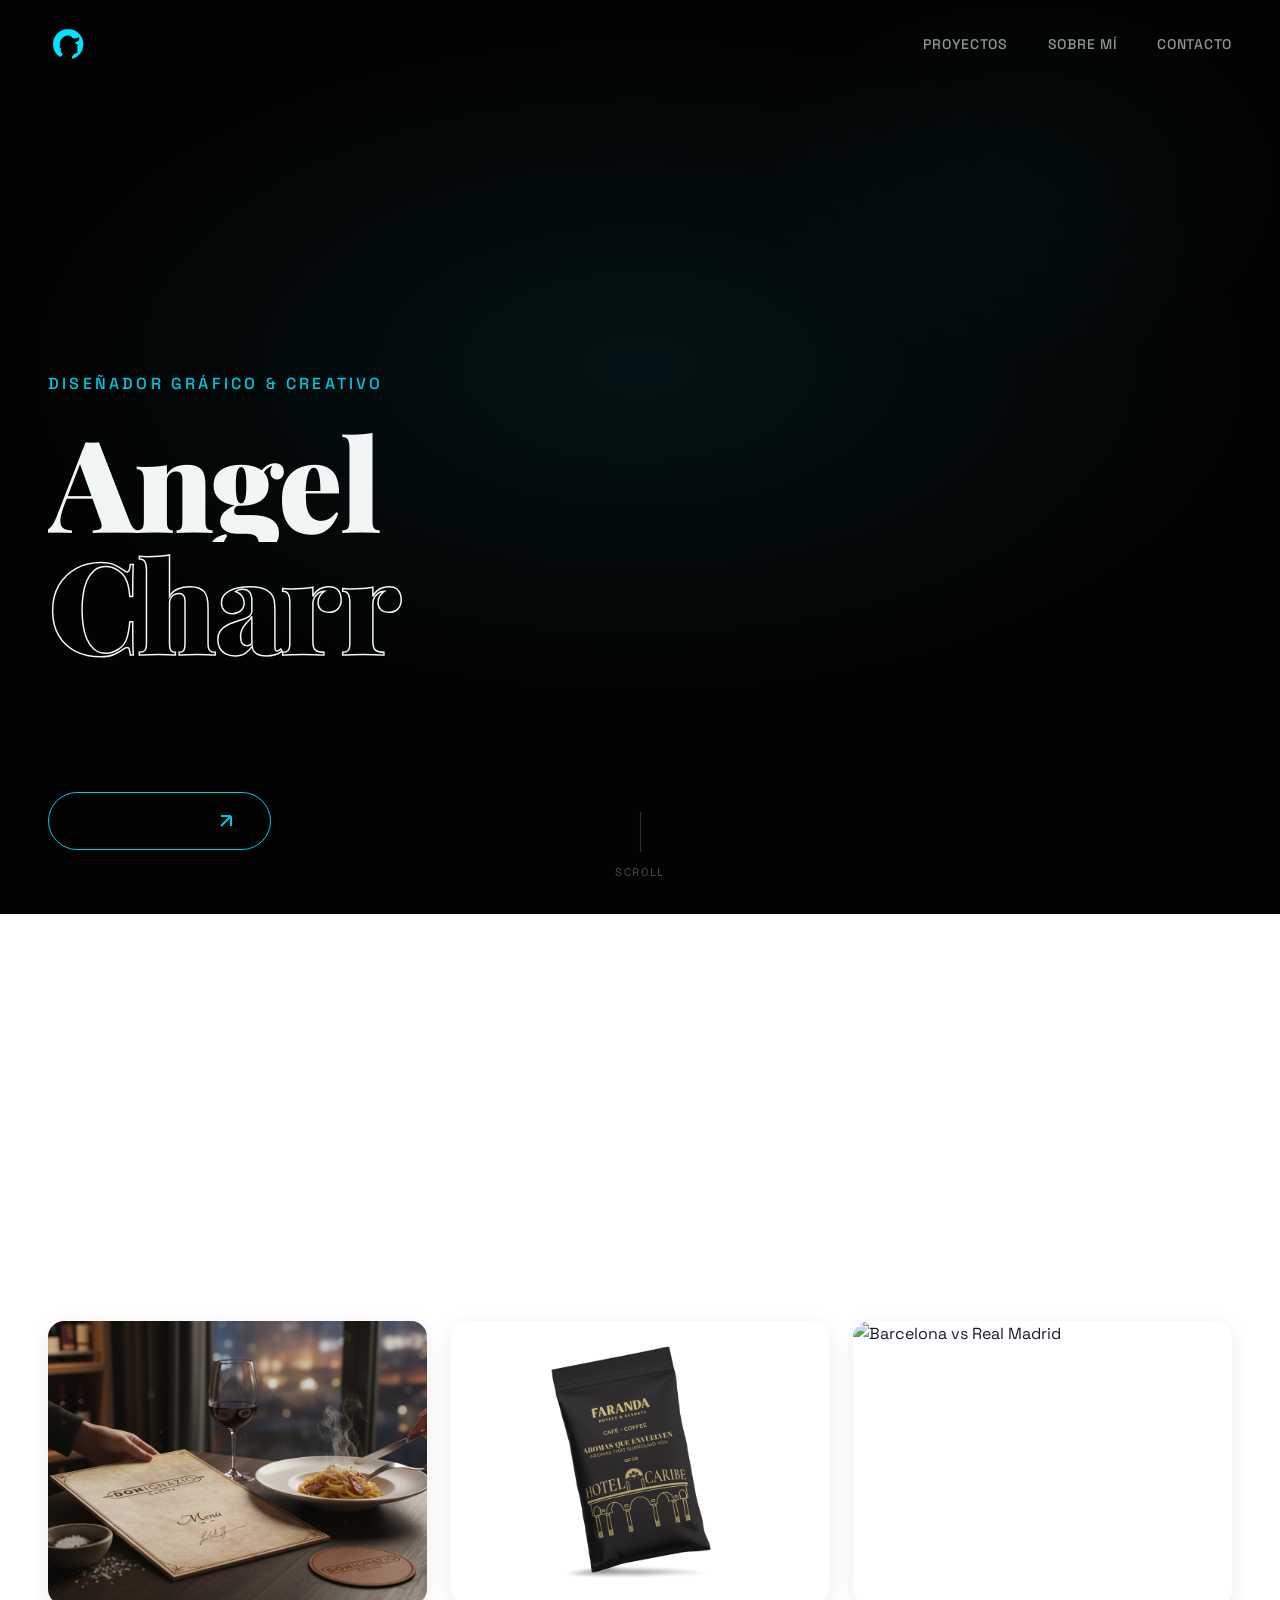
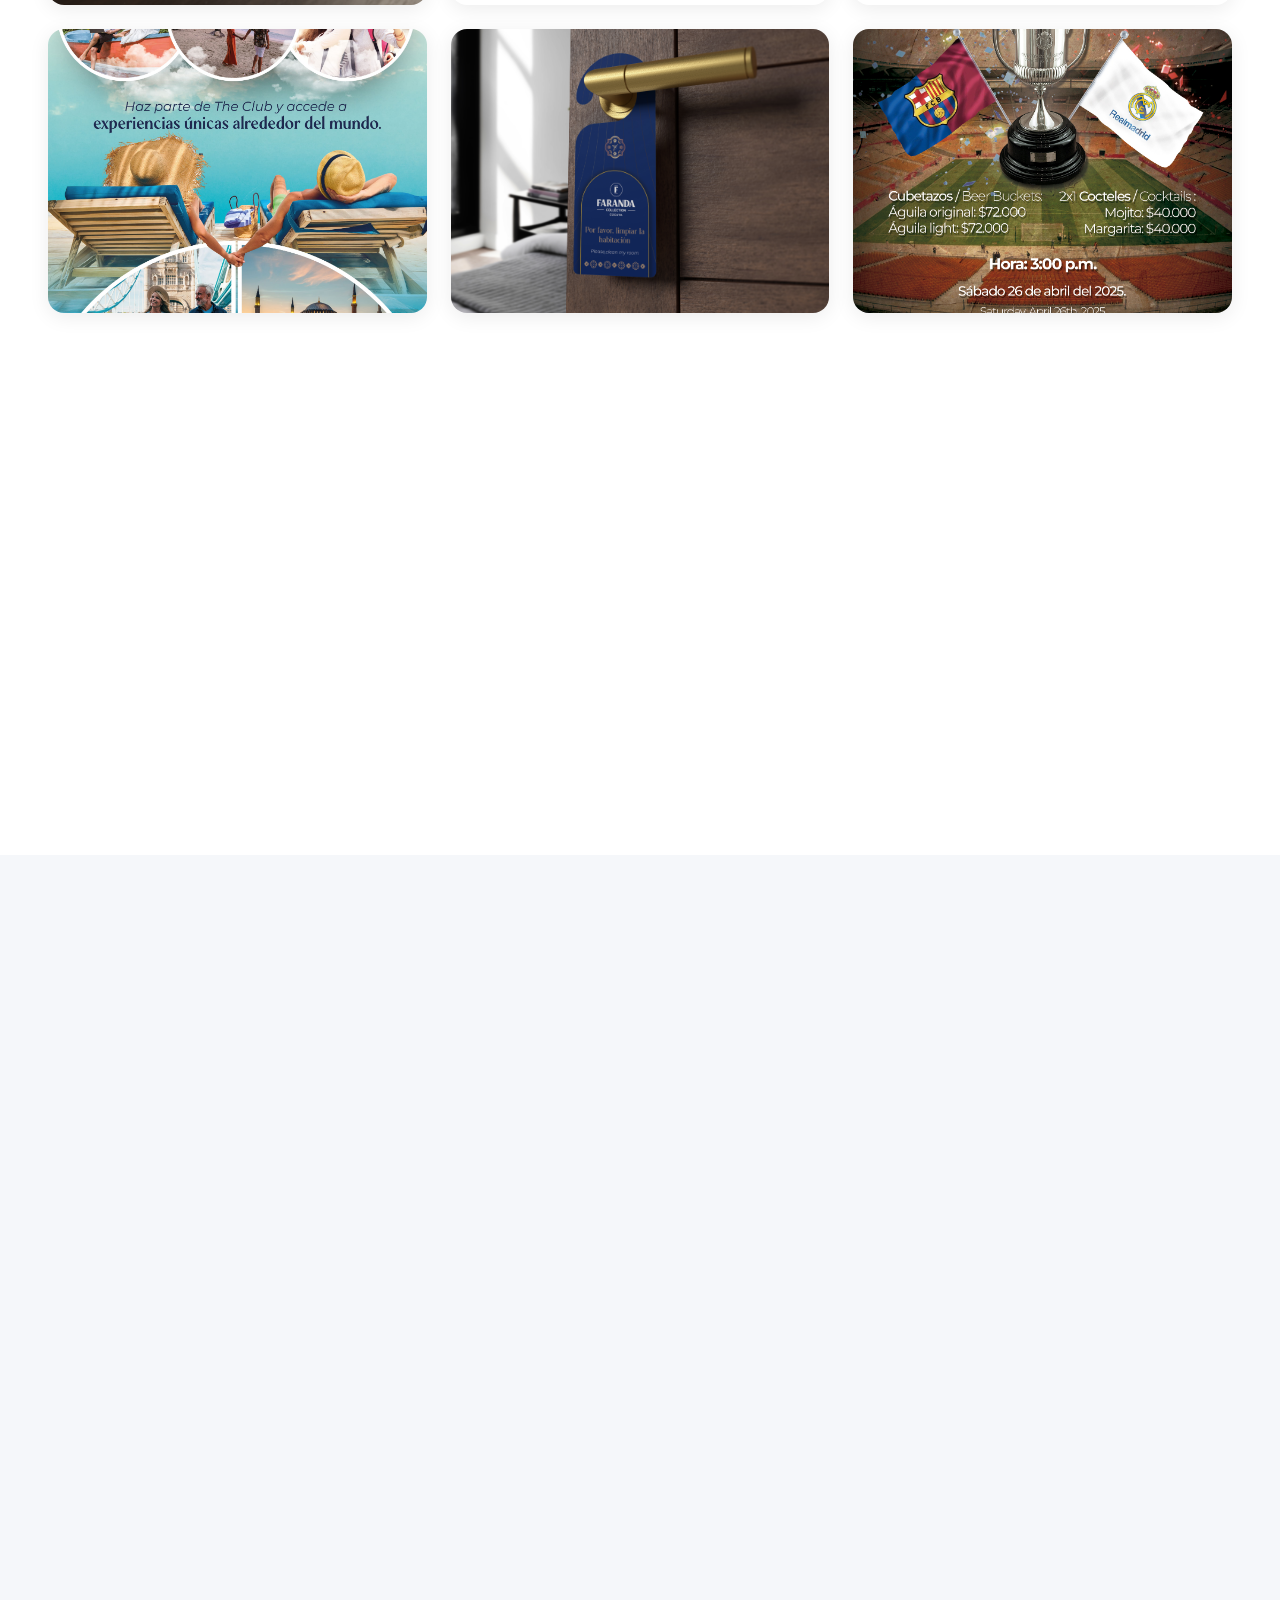
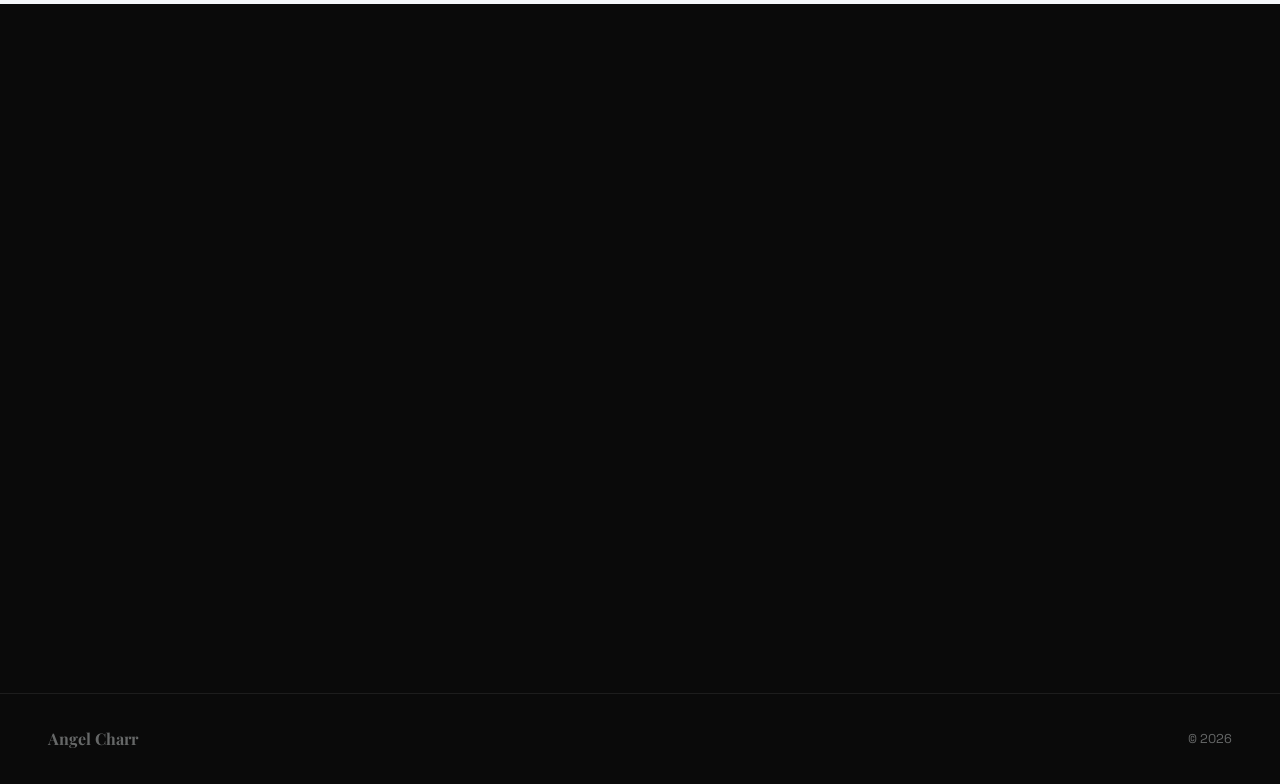
==== index.html @ e20a4e81 "Initial commit: Angel Charr portfolio Co-Authored-By: Claude Opus 4.6 <noreply@anthropic.com>" ====
<!DOCTYPE html>
<html lang="es">
<head>
    <meta charset="UTF-8">
    <meta name="viewport" content="width=device-width, initial-scale=1.0">
    <title>Angel Charr — Diseñador</title>
    <meta name="description" content="Portafolio de Angel Charr, diseñador gráfico. Branding, UI/UX, ilustración y más.">
    <link rel="preconnect" href="https://fonts.googleapis.com">
    <link rel="preconnect" href="https://fonts.gstatic.com" crossorigin>
    <link href="https://fonts.googleapis.com/css2?family=Playfair+Display:ital,wght@0,400;0,700;0,900;1,400&family=Space+Grotesk:wght@300;400;500;600;700&display=swap" rel="stylesheet">
    <link rel="stylesheet" href="css/styles.css">
</head>
<body>
    <!-- Loading Screen -->
    <div class="loader" id="loader">
        <img src="img/230.png" alt="Angel Charr" class="loader-logo">
        <div class="loader-text">
            <span class="loader-letter">A</span>
            <span class="loader-letter">n</span>
            <span class="loader-letter">g</span>
            <span class="loader-letter">e</span>
            <span class="loader-letter">l</span>
            <span class="loader-letter">&nbsp;</span>
            <span class="loader-letter">C</span>
            <span class="loader-letter">h</span>
            <span class="loader-letter">a</span>
            <span class="loader-letter">r</span>
            <span class="loader-letter">r</span>
        </div>
        <div class="loader-bar">
            <div class="loader-bar-fill"></div>
        </div>
    </div>

    <!-- Canvas for brush cursor -->
    <canvas id="cursor-canvas"></canvas>

    <!-- Custom cursor element -->
    <div class="custom-cursor" id="custom-cursor">
        <svg width="32" height="32" viewBox="0 0 32 32" fill="none" xmlns="http://www.w3.org/2000/svg">
            <path d="M4 28L8 24L26 6C27.1046 4.89543 27.1046 3.10457 26 2V2C24.8954 0.89543 23.1046 0.89543 22 2L4 20L0 28C0 28 2.5 28.5 4 28Z" fill="url(#brush-grad)"/>
            <path d="M4 20L8 24" stroke="#b0e0e6" stroke-width="1.5"/>
            <path d="M22 2L26 6" stroke="#5ef5ff" stroke-width="1"/>
            <ellipse cx="2" cy="27" rx="3" ry="1.5" fill="#00e5ff" opacity="0.6"/>
            <defs>
                <linearGradient id="brush-grad" x1="4" y1="28" x2="26" y2="2" gradientUnits="userSpaceOnUse">
                    <stop stop-color="#006070"/>
                    <stop offset="0.3" stop-color="#00a5b8"/>
                    <stop offset="0.7" stop-color="#5ef5ff"/>
                    <stop offset="1" stop-color="#e0fcff"/>
                </linearGradient>
            </defs>
        </svg>
    </div>

    <!-- Navigation -->
    <nav class="navbar" id="navbar">
        <a href="#hero" class="nav-logo"><img src="img/230.png" alt="Angel Charr"></a>
        <div class="nav-links">
            <a href="#projects" class="nav-link" data-text="Proyectos">Proyectos</a>
            <a href="#about" class="nav-link" data-text="Sobre mí">Sobre mí</a>
            <a href="#contact" class="nav-link" data-text="Contacto">Contacto</a>
        </div>
        <button class="nav-menu-btn" id="nav-menu-btn" aria-label="Menú">
            <span></span>
            <span></span>
            <span></span>
        </button>
    </nav>

    <!-- Mobile Menu -->
    <div class="mobile-menu" id="mobile-menu">
        <a href="#projects" class="mobile-link">Proyectos</a>
        <a href="#about" class="mobile-link">Sobre mí</a>
        <a href="#contact" class="mobile-link">Contacto</a>
    </div>

    <!-- Hero Section -->
    <section class="hero" id="hero">
        <video class="hero-video" autoplay muted loop playsinline>
            <source src="img/YTDown.com_YouTube_BUENA-VIDA-BEACH-FESTIVAL-2023-DAY-1-REC_Media_rjM7Qgtrbzw_001_1080p.mp4" type="video/mp4">
        </video>
        <div class="hero-video-overlay"></div>
        <div class="hero-bg-gradient"></div>
        <div class="hero-content">
            <div class="hero-text">
                <div class="hero-subtitle reveal-text">
                    <span>Diseñador Gráfico & Creativo</span>
                </div>
                <h1 class="hero-title">
                    <div class="title-line reveal-text"><span>Angel</span></div>
                    <div class="title-line reveal-text"><span>Charr</span></div>
                </h1>
                <p class="hero-description reveal-text">
                    <span>Transformando ideas en experiencias visuales memorables</span>
                </p>
                <a href="#projects" class="hero-cta reveal-text">
                    <span>Ver mi trabajo</span>
                    <svg width="24" height="24" viewBox="0 0 24 24" fill="none" stroke="currentColor" stroke-width="2">
                        <path d="M7 17L17 7M17 7H7M17 7V17"/>
                    </svg>
                </a>
            </div>
            <div class="hero-photo reveal-text">
                <span><img src="img/ChatGPT Image 27 feb 2026, 02_57_22 p.m..png" alt="Angel Charr"></span>
            </div>
        </div>
        <div class="scroll-indicator">
            <div class="scroll-line"></div>
            <span>Scroll</span>
        </div>
    </section>

    <!-- Projects Section -->
    <section class="projects" id="projects">
        <div class="section-header">
            <span class="section-label reveal-text"><span>Portafolio</span></span>
            <h2 class="section-title reveal-text"><span>Proyectos Seleccionados</span></h2>
        </div>

        <div class="project-filters reveal-text">
            <span>
                <button class="filter-btn active" data-filter="all">Todos</button>
                <button class="filter-btn" data-filter="branding">Branding</button>
                <button class="filter-btn" data-filter="uiux">UI/UX</button>
                <button class="filter-btn" data-filter="ilustracion">Ilustración</button>
                <button class="filter-btn" data-filter="editorial">Editorial</button>
            </span>
        </div>

        <div class="projects-grid" id="projects-grid">
            <div class="project-card" data-category="branding" data-index="0">
                <div class="project-image">
                    <img src="img/Foto13.png" alt="Empaque de Café | Hotel Caribe">
                    <div class="project-overlay">
                        <span class="project-category">Branding</span>
                        <h3 class="project-title">Empaque de Café</h3>
                        <p class="project-desc">Diseño de packaging para Hotel Caribe</p>
                    </div>
                </div>
            </div>

            <div class="project-card" data-category="editorial" data-index="1">
                <div class="project-image">
                    <img src="img/Foto10.png" alt="Menú Restaurante">
                    <div class="project-overlay">
                        <span class="project-category">Editorial</span>
                        <h3 class="project-title">Menú Restaurante</h3>
                        <p class="project-desc">Diseño de menú para restaurante</p>
                    </div>
                </div>
            </div>

            <div class="project-card" data-category="ilustracion" data-index="2">
                <div class="project-image">
                    <img src="img/Foto14.png" alt="Barcelona vs Real Madrid">
                    <div class="project-overlay">
                        <span class="project-category">Ilustración</span>
                        <h3 class="project-title">Barcelona vs Real Madrid</h3>
                        <p class="project-desc">Ilustración deportiva digital</p>
                    </div>
                </div>
            </div>

            <div class="project-card" data-category="branding" data-index="3">
                <div class="project-image">
                    <img src="img/Foto1.jpg" alt="Stand Modular | The Club">
                    <div class="project-overlay">
                        <span class="project-category">Branding</span>
                        <h3 class="project-title">Stand Modular</h3>
                        <p class="project-desc">Diseño de stand 3x3 para The Club</p>
                    </div>
                </div>
            </div>

            <div class="project-card" data-category="editorial" data-index="4">
                <div class="project-image">
                    <img src="img/Foto2.jpg" alt="Postal de Bienvenida">
                    <div class="project-overlay">
                        <span class="project-category">Editorial</span>
                        <h3 class="project-title">Postal de Bienvenida</h3>
                        <p class="project-desc">Diseño de postal para hotel</p>
                    </div>
                </div>
            </div>

            <div class="project-card" data-category="uiux" data-index="5">
                <div class="project-image">
                    <img src="img/Foto4.jpg" alt="Menú Digital | Alma">
                    <div class="project-overlay">
                        <span class="project-category">UI/UX</span>
                        <h3 class="project-title">Menú Digital</h3>
                        <p class="project-desc">Diseño de menú digital para Alma</p>
                    </div>
                </div>
            </div>

            <div class="project-card" data-category="branding" data-index="6">
                <div class="project-image">
                    <img src="img/Foto7.jpg" alt="Todo Incluido | Hotel Caribe">
                    <div class="project-overlay">
                        <span class="project-category">Branding</span>
                        <h3 class="project-title">Todo Incluido</h3>
                        <p class="project-desc">Campaña para Hotel Caribe</p>
                    </div>
                </div>
            </div>

            <div class="project-card" data-category="uiux" data-index="7">
                <div class="project-image">
                    <img src="img/Foto3.jpg" alt="San Valentín | Hotel Caribe">
                    <div class="project-overlay">
                        <span class="project-category">UI/UX</span>
                        <h3 class="project-title">San Valentín</h3>
                        <p class="project-desc">Campaña digital Hotel Caribe</p>
                    </div>
                </div>
            </div>

            <div class="project-card" data-category="branding" data-index="8">
                <div class="project-image">
                    <img src="img/Foto6.jpg" alt="Roll Up | The Club">
                    <div class="project-overlay">
                        <span class="project-category">Branding</span>
                        <h3 class="project-title">Roll Up | The Club</h3>
                        <p class="project-desc">Diseño de roll up publicitario</p>
                    </div>
                </div>
            </div>
        </div>

        <div class="projects-behance reveal-text">
            <span>
                <a href="https://www.behance.net/angelcharr" target="_blank" rel="noopener" class="behance-btn">
                    Ver más en Behance
                    <svg width="20" height="20" viewBox="0 0 24 24" fill="none" stroke="currentColor" stroke-width="2">
                        <path d="M7 17L17 7M17 7H7M17 7V17"/>
                    </svg>
                </a>
            </span>
        </div>
    </section>

    <!-- About Section -->
    <section class="about" id="about">
        <div class="about-content">
            <div class="about-left">
                <span class="section-label reveal-text"><span>Sobre mí</span></span>
                <h2 class="section-title reveal-text"><span>Creando con propósito</span></h2>
                <div class="about-text">
                    <p class="reveal-text"><span>Soy Angel Charr, diseñador gráfico apasionado por crear experiencias visuales que conectan marcas con personas. Mi enfoque combina estética, estrategia y funcionalidad.</span></p>
                    <p class="reveal-text"><span>Cada proyecto es una oportunidad para contar una historia única a través del diseño, cuidando cada detalle desde la conceptualización hasta la ejecución final.</span></p>
                </div>
            </div>
            <div class="about-right">
                <div class="skills-grid">
                    <div class="skill-item reveal-text">
                        <span>
                            <div class="skill-icon">
                                <svg width="28" height="28" viewBox="0 0 24 24" fill="none" stroke="currentColor" stroke-width="1.5">
                                    <path d="M12 2L2 7L12 12L22 7L12 2Z"/>
                                    <path d="M2 17L12 22L22 17"/>
                                    <path d="M2 12L12 17L22 12"/>
                                </svg>
                            </div>
                            <h4>Branding</h4>
                            <p>Identidad visual y sistemas de marca</p>
                        </span>
                    </div>
                    <div class="skill-item reveal-text">
                        <span>
                            <div class="skill-icon">
                                <svg width="28" height="28" viewBox="0 0 24 24" fill="none" stroke="currentColor" stroke-width="1.5">
                                    <rect x="2" y="3" width="20" height="14" rx="2"/>
                                    <path d="M8 21H16"/>
                                    <path d="M12 17V21"/>
                                </svg>
                            </div>
                            <h4>UI/UX Design</h4>
                            <p>Interfaces intuitivas y atractivas</p>
                        </span>
                    </div>
                    <div class="skill-item reveal-text">
                        <span>
                            <div class="skill-icon">
                                <svg width="28" height="28" viewBox="0 0 24 24" fill="none" stroke="currentColor" stroke-width="1.5">
                                    <path d="M12 19L19 12L22 15L15 22L12 19Z"/>
                                    <path d="M18 13L16.5 5.5L2 2L5.5 16.5L13 18L18 13Z"/>
                                    <circle cx="10" cy="10" r="2"/>
                                </svg>
                            </div>
                            <h4>Ilustración</h4>
                            <p>Arte digital y vectorial</p>
                        </span>
                    </div>
                    <div class="skill-item reveal-text">
                        <span>
                            <div class="skill-icon">
                                <svg width="28" height="28" viewBox="0 0 24 24" fill="none" stroke="currentColor" stroke-width="1.5">
                                    <path d="M4 19.5A2.5 2.5 0 016.5 17H20"/>
                                    <path d="M6.5 2H20V22H6.5A2.5 2.5 0 014 19.5V4.5A2.5 2.5 0 016.5 2Z"/>
                                </svg>
                            </div>
                            <h4>Editorial</h4>
                            <p>Diseño de publicaciones y revistas</p>
                        </span>
                    </div>
                </div>

                <div class="tools reveal-text">
                    <span>
                        <h4 class="tools-title">Herramientas</h4>
                        <div class="tools-list">
                            <span class="tool-tag">Photoshop</span>
                            <span class="tool-tag">Illustrator</span>
                            <span class="tool-tag">Figma</span>
                            <span class="tool-tag">After Effects</span>
                            <span class="tool-tag">InDesign</span>
                            <span class="tool-tag">Procreate</span>
                        </div>
                    </span>
                </div>
            </div>
        </div>
    </section>

    <!-- Contact Section -->
    <section class="contact" id="contact">
        <div class="contact-content">
            <span class="section-label reveal-text"><span>Contacto</span></span>
            <h2 class="contact-title reveal-text"><span>Trabajemos juntos</span></h2>
            <p class="contact-subtitle reveal-text"><span>¿Tienes un proyecto en mente? Me encantaría escucharte.</span></p>

            <div class="contact-links">
                <a href="mailto:hola@angelcharr.com" class="contact-link reveal-text">
                    <span>
                        <svg width="24" height="24" viewBox="0 0 24 24" fill="none" stroke="currentColor" stroke-width="1.5">
                            <rect x="2" y="4" width="20" height="16" rx="2"/>
                            <path d="M22 4L12 13L2 4"/>
                        </svg>
                        hola@angelcharr.com
                    </span>
                </a>
                <a href="https://www.behance.net/angelcharr" target="_blank" rel="noopener" class="contact-link reveal-text">
                    <span>
                        <svg width="24" height="24" viewBox="0 0 24 24" fill="currentColor">
                            <path d="M22 7h-7V5h7v2zm1.726 10c-.442 1.297-2.029 3-5.101 3-3.074 0-5.564-1.729-5.564-5.675 0-3.91 2.325-5.92 5.466-5.92 3.082 0 4.964 1.782 5.375 4.426.078.506.109 1.188.095 2.14H15.97c.13 3.211 3.483 3.312 4.588 2.029h3.168zm-7.686-4h4.965c-.105-1.547-1.136-2.219-2.477-2.219-1.466 0-2.277.768-2.488 2.219zm-9.574 6.988H0V5.021h6.953c5.476.081 5.58 5.444 2.72 6.906 3.461 1.26 3.577 8.061-3.207 8.061zM3 11h3.584c2.508 0 2.906-3-.312-3H3v3zm3.391 3H3v3.016h3.341c3.055 0 2.868-3.016.05-3.016z"/>
                        </svg>
                        Behance
                    </span>
                </a>
            </div>

            <div class="contact-cta reveal-text">
                <span>
                    <a href="mailto:hola@angelcharr.com" class="cta-button">
                        Iniciar un proyecto
                        <svg width="24" height="24" viewBox="0 0 24 24" fill="none" stroke="currentColor" stroke-width="2">
                            <path d="M7 17L17 7M17 7H7M17 7V17"/>
                        </svg>
                    </a>
                </span>
            </div>
        </div>
    </section>

    <!-- Footer -->
    <footer class="footer">
        <div class="footer-content">
            <span class="footer-logo">Angel Charr</span>
            <span class="footer-year">&copy; 2026</span>
        </div>
    </footer>

    <!-- Lightbox -->
    <div class="lightbox" id="lightbox">
        <button class="lightbox-close" id="lightbox-close" aria-label="Cerrar">
            <svg width="32" height="32" viewBox="0 0 24 24" fill="none" stroke="currentColor" stroke-width="2">
                <path d="M18 6L6 18M6 6L18 18"/>
            </svg>
        </button>
        <button class="lightbox-nav lightbox-prev" id="lightbox-prev" aria-label="Anterior">
            <svg width="36" height="36" viewBox="0 0 24 24" fill="none" stroke="currentColor" stroke-width="2">
                <path d="M15 18L9 12L15 6"/>
            </svg>
        </button>
        <button class="lightbox-nav lightbox-next" id="lightbox-next" aria-label="Siguiente">
            <svg width="36" height="36" viewBox="0 0 24 24" fill="none" stroke="currentColor" stroke-width="2">
                <path d="M9 6L15 12L9 18"/>
            </svg>
        </button>
        <div class="lightbox-content" id="lightbox-content">
            <img class="lightbox-img" id="lightbox-img" src="" alt="">
            <div class="lightbox-info">
                <span class="lightbox-category" id="lightbox-category"></span>
                <h3 class="lightbox-title" id="lightbox-title"></h3>
                <p class="lightbox-desc" id="lightbox-desc"></p>
                <span class="lightbox-counter" id="lightbox-counter"></span>
            </div>
        </div>
    </div>

    <script src="js/cursor.js"></script>
    <script src="js/main.js"></script>
    <script src="js/gallery.js"></script>
</body>
</html>
---- css/styles.css ----
/* ===================================
   ANGEL CHARR — Portfolio Styles
   =================================== */

/* --- CSS Variables --- */
:root {
    --bg-primary: #ffffff;
    --bg-secondary: #f5f7fa;
    --bg-dark: #0a0a0a;
    --bg-card: #ffffff;
    --text-primary: #1a1a2e;
    --text-secondary: #5a6070;
    --text-muted: #9aa0b0;
    --accent: #00c8e0;
    --accent-light: #5ef5ff;
    --accent-dark: #0097a7;
    --gradient-1: linear-gradient(135deg, #00c8e0 0%, #00f2fe 100%);
    --font-display: 'Playfair Display', Georgia, serif;
    --font-body: 'Space Grotesk', system-ui, sans-serif;
    --ease-out-expo: cubic-bezier(0.16, 1, 0.3, 1);
    --ease-out-quart: cubic-bezier(0.25, 1, 0.5, 1);
    --transition-slow: 0.8s var(--ease-out-expo);
    --transition-medium: 0.5s var(--ease-out-expo);
    --transition-fast: 0.3s var(--ease-out-expo);
}

/* --- Reset & Base --- */
*, *::before, *::after {
    margin: 0;
    padding: 0;
    box-sizing: border-box;
}

html {
    scroll-behavior: smooth;
    font-size: 16px;
    -webkit-font-smoothing: antialiased;
    -moz-osx-font-smoothing: grayscale;
}

body {
    background: var(--bg-primary);
    color: var(--text-primary);
    font-family: var(--font-body);
    line-height: 1.6;
    overflow-x: hidden;
    cursor: none;
}

a {
    color: inherit;
    text-decoration: none;
    cursor: none;
}

button {
    background: none;
    border: none;
    color: inherit;
    font-family: inherit;
    cursor: none;
}

img {
    max-width: 100%;
    display: block;
}

::selection {
    background: var(--accent);
    color: #fff;
}

/* --- Custom Cursor --- */
#cursor-canvas {
    position: fixed;
    top: 0;
    left: 0;
    width: 100%;
    height: 100%;
    z-index: 9998;
    pointer-events: none;
}

.custom-cursor {
    position: fixed;
    top: 0;
    left: 0;
    z-index: 9999;
    pointer-events: none;
    transform: translate(-5px, -5px) rotate(-135deg);
    transition: opacity 0.2s;
    opacity: 0;
}

body.cursor-ready .custom-cursor {
    opacity: 1;
}

/* --- Loader --- */
.loader {
    position: fixed;
    inset: 0;
    z-index: 10000;
    background: var(--bg-dark);
    display: flex;
    flex-direction: column;
    align-items: center;
    justify-content: center;
    gap: 2rem;
    transition: opacity 0.6s var(--ease-out-expo), visibility 0.6s;
}

.loader.hidden {
    opacity: 0;
    visibility: hidden;
}

.loader-logo {
    width: 80px;
    height: 80px;
    border-radius: 50%;
    object-fit: cover;
    margin-bottom: 0.5rem;
    animation: logoReveal 0.8s var(--ease-out-expo) forwards;
    opacity: 0;
    transform: scale(0.5);
}

@keyframes logoReveal {
    to {
        opacity: 1;
        transform: scale(1);
    }
}

.loader-text {
    font-family: var(--font-display);
    font-size: clamp(2rem, 5vw, 4rem);
    font-weight: 700;
    display: flex;
    overflow: hidden;
}

.loader-letter {
    display: inline-block;
    transform: translateY(100%);
    opacity: 0;
    animation: letterReveal 0.5s var(--ease-out-expo) forwards;
    color: #f0f5f5;
}

.loader-letter:nth-child(1) { animation-delay: 0.05s; }
.loader-letter:nth-child(2) { animation-delay: 0.1s; }
.loader-letter:nth-child(3) { animation-delay: 0.15s; }
.loader-letter:nth-child(4) { animation-delay: 0.2s; }
.loader-letter:nth-child(5) { animation-delay: 0.25s; }
.loader-letter:nth-child(6) { animation-delay: 0.3s; }
.loader-letter:nth-child(7) { animation-delay: 0.35s; }
.loader-letter:nth-child(8) { animation-delay: 0.4s; }
.loader-letter:nth-child(9) { animation-delay: 0.45s; }
.loader-letter:nth-child(10) { animation-delay: 0.5s; }
.loader-letter:nth-child(11) { animation-delay: 0.55s; }

@keyframes letterReveal {
    to {
        transform: translateY(0);
        opacity: 1;
    }
}

.loader-bar {
    width: 200px;
    height: 2px;
    background: #333;
    border-radius: 2px;
    overflow: hidden;
}

.loader-bar-fill {
    height: 100%;
    width: 0;
    background: var(--gradient-1);
    border-radius: 2px;
    animation: barFill 1.8s 0.3s var(--ease-out-expo) forwards;
}

@keyframes barFill {
    to { width: 100%; }
}

/* --- Navbar --- */
.navbar {
    position: fixed;
    top: 0;
    left: 0;
    right: 0;
    z-index: 1000;
    display: flex;
    align-items: center;
    justify-content: space-between;
    padding: 1.5rem 3rem;
    transition: background var(--transition-medium), padding var(--transition-medium), backdrop-filter var(--transition-medium), box-shadow var(--transition-medium);
}

.navbar.scrolled {
    background: rgba(255, 255, 255, 0.9);
    backdrop-filter: blur(20px);
    -webkit-backdrop-filter: blur(20px);
    padding: 1rem 3rem;
    box-shadow: 0 1px 20px rgba(0, 0, 0, 0.06);
}

.nav-logo {
    display: flex;
    align-items: center;
    transition: transform var(--transition-fast);
}

.nav-logo img {
    height: 40px;
    width: 40px;
    border-radius: 50%;
    object-fit: cover;
}

.nav-logo:hover {
    transform: scale(1.1);
}

.navbar.scrolled .nav-logo img {
    height: 34px;
    width: 34px;
}

.nav-links {
    display: flex;
    gap: 2.5rem;
}

.nav-link {
    font-size: 0.875rem;
    font-weight: 500;
    letter-spacing: 0.05em;
    text-transform: uppercase;
    color: var(--text-secondary);
    position: relative;
    padding: 0.25rem 0;
    transition: color var(--transition-fast);
}

.nav-link::after {
    content: '';
    position: absolute;
    bottom: 0;
    left: 0;
    width: 0;
    height: 2px;
    background: var(--accent);
    transition: width var(--transition-medium);
}

.nav-link:hover {
    color: var(--text-primary);
}

.nav-link:hover::after {
    width: 100%;
}

.nav-menu-btn {
    display: none;
    flex-direction: column;
    gap: 5px;
    padding: 4px;
}

.nav-menu-btn span {
    display: block;
    width: 24px;
    height: 2px;
    background: var(--text-primary);
    transition: transform var(--transition-fast), opacity var(--transition-fast);
}

.nav-menu-btn.active span:nth-child(1) {
    transform: translateY(7px) rotate(45deg);
}

.nav-menu-btn.active span:nth-child(2) {
    opacity: 0;
}

.nav-menu-btn.active span:nth-child(3) {
    transform: translateY(-7px) rotate(-45deg);
}

/* --- Mobile Menu --- */
.mobile-menu {
    position: fixed;
    inset: 0;
    z-index: 999;
    background: rgba(255, 255, 255, 0.97);
    backdrop-filter: blur(30px);
    display: flex;
    flex-direction: column;
    align-items: center;
    justify-content: center;
    gap: 2rem;
    opacity: 0;
    visibility: hidden;
    transition: opacity var(--transition-medium), visibility var(--transition-medium);
}

.mobile-menu.active {
    opacity: 1;
    visibility: visible;
}

.mobile-link {
    font-family: var(--font-display);
    font-size: 2.5rem;
    font-weight: 700;
    color: var(--text-secondary);
    transition: color var(--transition-fast);
    transform: translateY(20px);
    opacity: 0;
}

.mobile-menu.active .mobile-link {
    transform: translateY(0);
    opacity: 1;
    transition: transform 0.6s var(--ease-out-expo), opacity 0.6s var(--ease-out-expo), color var(--transition-fast);
}

.mobile-menu.active .mobile-link:nth-child(1) { transition-delay: 0.1s; }
.mobile-menu.active .mobile-link:nth-child(2) { transition-delay: 0.2s; }
.mobile-menu.active .mobile-link:nth-child(3) { transition-delay: 0.3s; }

.mobile-link:hover {
    color: var(--accent);
}

/* --- Hero Section (dark) --- */
.hero {
    position: relative;
    min-height: 100vh;
    display: flex;
    align-items: flex-end;
    justify-content: center;
    padding: 6rem 3rem 0;
    overflow: hidden;
    background: var(--bg-dark);
    color: #f0f5f5;
}

/* Navbar over hero needs light text */
.hero ~ .navbar,
.navbar:not(.scrolled) {
    color: #f0f5f5;
}

.navbar:not(.scrolled) .nav-link {
    color: rgba(240, 245, 245, 0.6);
}

.navbar:not(.scrolled) .nav-link:hover {
    color: #f0f5f5;
}

.navbar:not(.scrolled) .nav-menu-btn span {
    background: #f0f5f5;
}

/* Hero background video */
.hero-video {
    position: absolute;
    inset: 0;
    width: 100%;
    height: 100%;
    object-fit: cover;
    z-index: 0;
}

.hero-video-overlay {
    position: absolute;
    inset: 0;
    background: rgba(0, 0, 0, 0.7);
    z-index: 0;
}

.hero-bg-gradient {
    position: absolute;
    inset: 0;
    background:
        radial-gradient(ellipse 80% 60% at 50% 40%, rgba(0, 200, 224, 0.08) 0%, transparent 60%),
        radial-gradient(ellipse 40% 40% at 80% 20%, rgba(0, 151, 167, 0.05) 0%, transparent 50%);
    pointer-events: none;
    z-index: 0;
}

.hero-content {
    display: flex;
    align-items: flex-end;
    gap: 4rem;
    position: relative;
    z-index: 1;
    max-width: 1200px;
    width: 100%;
}

.hero-text {
    flex: 1;
    padding-bottom: 4rem;
}

.hero-photo {
    flex-shrink: 0;
    align-self: flex-end;
}

.hero-photo img {
    width: 520px;
    height: 90vh;
    object-fit: cover;
    object-position: top;
    border-radius: 0;
    box-shadow: none;
    -webkit-mask-image: linear-gradient(to bottom, transparent 0%, black 10%, black 75%, transparent 100%),
                        linear-gradient(to right, transparent 0%, black 20%, black 80%, transparent 100%);
    mask-image: linear-gradient(to bottom, transparent 0%, black 10%, black 75%, transparent 100%),
                linear-gradient(to right, transparent 0%, black 20%, black 80%, transparent 100%);
    -webkit-mask-composite: destination-in;
    mask-composite: intersect;
}

.hero-subtitle {
    font-size: clamp(0.75rem, 1.5vw, 1rem);
    font-weight: 500;
    letter-spacing: 0.2em;
    text-transform: uppercase;
    color: var(--accent);
    margin-bottom: 1.5rem;
    overflow: hidden;
}

.hero-title {
    font-family: var(--font-display);
    font-size: clamp(3.5rem, 10vw, 8rem);
    font-weight: 900;
    line-height: 0.95;
    letter-spacing: -0.02em;
    margin-bottom: 1.5rem;
}

.title-line {
    overflow: hidden;
}

.title-line:last-child span {
    color: transparent;
    -webkit-text-stroke: 1.5px #f0f5f5;
    text-stroke: 1.5px #f0f5f5;
}

.hero-description {
    font-size: clamp(1rem, 2vw, 1.25rem);
    color: rgba(240, 245, 245, 0.6);
    max-width: 500px;
    margin-bottom: 2.5rem;
    overflow: hidden;
}

.hero-cta {
    display: inline-flex;
    align-items: center;
    gap: 0.75rem;
    padding: 1rem 2rem;
    border: 1px solid var(--accent);
    border-radius: 100px;
    font-size: 0.875rem;
    font-weight: 600;
    letter-spacing: 0.05em;
    text-transform: uppercase;
    color: var(--accent);
    overflow: hidden;
    transition: background var(--transition-fast), color var(--transition-fast), transform var(--transition-fast);
}

.hero-cta:hover {
    background: var(--accent);
    color: var(--bg-dark);
    transform: scale(1.05);
}

.hero-cta svg {
    transition: transform var(--transition-fast);
}

.hero-cta:hover svg {
    transform: translate(3px, -3px);
}

/* Scroll indicator */
.scroll-indicator {
    position: absolute;
    bottom: 2rem;
    left: 50%;
    transform: translateX(-50%);
    display: flex;
    flex-direction: column;
    align-items: center;
    gap: 0.75rem;
    color: rgba(240, 245, 245, 0.3);
    font-size: 0.7rem;
    letter-spacing: 0.15em;
    text-transform: uppercase;
}

.scroll-line {
    width: 1px;
    height: 40px;
    background: rgba(240, 245, 245, 0.2);
    position: relative;
    overflow: hidden;
}

.scroll-line::after {
    content: '';
    position: absolute;
    top: -100%;
    left: 0;
    width: 100%;
    height: 100%;
    background: var(--accent);
    animation: scrollLine 2s infinite;
}

@keyframes scrollLine {
    0% { top: -100%; }
    100% { top: 100%; }
}

/* --- Reveal Text Animation --- */
.reveal-text span {
    display: inline-block;
    transform: translateY(100%);
    opacity: 0;
    transition: transform 0.9s var(--ease-out-expo), opacity 0.9s var(--ease-out-expo);
}

.reveal-text.revealed span {
    transform: translateY(0);
    opacity: 1;
}

/* --- Section Common --- */
.section-header {
    text-align: center;
    margin-bottom: 4rem;
}

.section-label {
    display: inline-block;
    font-size: 0.75rem;
    font-weight: 600;
    letter-spacing: 0.2em;
    text-transform: uppercase;
    color: var(--accent-dark);
    margin-bottom: 1rem;
    overflow: hidden;
}

.section-title {
    font-family: var(--font-display);
    font-size: clamp(2rem, 5vw, 3.5rem);
    font-weight: 700;
    color: var(--text-primary);
    overflow: hidden;
}

/* --- Projects Section (white bg) --- */
.projects {
    padding: 8rem 3rem;
    position: relative;
    background: var(--bg-primary);
}

.project-filters {
    display: flex;
    justify-content: center;
    margin-bottom: 3rem;
    overflow: hidden;
}

.project-filters span {
    display: flex;
    gap: 0.5rem;
    flex-wrap: wrap;
    justify-content: center;
}

.filter-btn {
    padding: 0.5rem 1.25rem;
    border-radius: 100px;
    font-size: 0.8rem;
    font-weight: 500;
    letter-spacing: 0.05em;
    color: var(--text-secondary);
    border: 1px solid transparent;
    transition: all var(--transition-fast);
}

.filter-btn:hover {
    color: var(--text-primary);
    border-color: #ddd;
}

.filter-btn.active {
    color: #fff;
    background: var(--accent-dark);
    border-color: var(--accent-dark);
}

/* --- Projects Grid --- */
.projects-grid {
    display: grid;
    grid-template-columns: repeat(auto-fill, minmax(350px, 1fr));
    gap: 1.5rem;
    max-width: 1200px;
    margin: 0 auto;
}

.project-card {
    position: relative;
    border-radius: 16px;
    overflow: hidden;
    aspect-ratio: 4/3;
    transform: translateY(40px);
    opacity: 0;
    transition: transform 0.8s var(--ease-out-expo), opacity 0.8s var(--ease-out-expo);
    box-shadow: 0 4px 20px rgba(0, 0, 0, 0.08);
    cursor: pointer;
}

.project-card.visible {
    transform: translateY(0);
    opacity: 1;
}

.project-card:nth-child(2) { transition-delay: 0.1s; }
.project-card:nth-child(3) { transition-delay: 0.2s; }
.project-card:nth-child(4) { transition-delay: 0.1s; }
.project-card:nth-child(5) { transition-delay: 0.2s; }
.project-card:nth-child(6) { transition-delay: 0.3s; }

.project-card.filtering-out {
    transform: scale(0.9);
    opacity: 0;
}

.project-card.hidden {
    display: none;
}

.project-image {
    position: relative;
    width: 100%;
    height: 100%;
}

.project-image img {
    width: 100%;
    height: 100%;
    object-fit: cover;
    transition: transform 0.6s var(--ease-out-expo);
}

.project-card:hover .project-image img {
    transform: scale(1.08);
}

.project-overlay {
    position: absolute;
    inset: 0;
    background: linear-gradient(180deg, transparent 30%, rgba(10, 10, 10, 0.9) 100%);
    display: flex;
    flex-direction: column;
    justify-content: flex-end;
    padding: 2rem;
    opacity: 0;
    transition: opacity var(--transition-medium);
}

.project-card:hover .project-overlay {
    opacity: 1;
}

.project-category {
    font-size: 0.7rem;
    font-weight: 600;
    letter-spacing: 0.15em;
    text-transform: uppercase;
    color: var(--accent);
    margin-bottom: 0.5rem;
}

.project-title {
    font-family: var(--font-display);
    font-size: 1.5rem;
    font-weight: 700;
    margin-bottom: 0.5rem;
    color: #fff;
    transform: translateY(10px);
    transition: transform 0.5s var(--ease-out-expo);
}

.project-card:hover .project-title {
    transform: translateY(0);
}

.project-desc {
    font-size: 0.85rem;
    color: rgba(255, 255, 255, 0.7);
    transform: translateY(10px);
    opacity: 0;
    transition: transform 0.5s 0.05s var(--ease-out-expo), opacity 0.5s 0.05s var(--ease-out-expo);
}

.project-card:hover .project-desc {
    transform: translateY(0);
    opacity: 1;
}

/* --- Behance Button --- */
.projects-behance {
    text-align: center;
    margin-top: 3rem;
    overflow: hidden;
}

.behance-btn {
    display: inline-flex;
    align-items: center;
    gap: 0.75rem;
    padding: 1rem 2.5rem;
    border: 1px solid var(--accent);
    border-radius: 100px;
    font-size: 0.95rem;
    font-weight: 600;
    color: var(--accent);
    transition: background var(--transition-fast), color var(--transition-fast), transform var(--transition-fast);
}

.behance-btn:hover {
    background: var(--accent);
    color: var(--bg-dark);
    transform: scale(1.05);
}

/* --- About Section (light gray bg) --- */
.about {
    padding: 8rem 3rem;
    background: var(--bg-secondary);
}

.about-content {
    max-width: 1200px;
    margin: 0 auto;
    display: grid;
    grid-template-columns: 1fr 1fr;
    gap: 4rem;
    align-items: start;
}

.about-text {
    display: flex;
    flex-direction: column;
    gap: 1.25rem;
    margin-top: 1.5rem;
}

.about-text p {
    color: var(--text-secondary);
    font-size: 1.05rem;
    line-height: 1.8;
    overflow: hidden;
}

.skills-grid {
    display: grid;
    grid-template-columns: 1fr 1fr;
    gap: 1.5rem;
    margin-bottom: 2rem;
}

.skill-item {
    overflow: hidden;
}

.skill-item > span {
    display: block;
    padding: 1.5rem;
    background: var(--bg-card);
    border-radius: 12px;
    border: 1px solid #e8ecf0;
    transition: border-color var(--transition-fast), transform var(--transition-fast), box-shadow var(--transition-fast);
}

.skill-item > span:hover {
    border-color: var(--accent);
    transform: translateY(-4px);
    box-shadow: 0 8px 30px rgba(0, 200, 224, 0.1);
}

.skill-icon {
    color: var(--accent-dark);
    margin-bottom: 0.75rem;
}

.skill-item h4 {
    font-size: 0.95rem;
    font-weight: 600;
    margin-bottom: 0.35rem;
    color: var(--text-primary);
}

.skill-item p {
    font-size: 0.8rem;
    color: var(--text-secondary);
}

.tools {
    overflow: hidden;
}

.tools > span {
    display: block;
}

.tools-title {
    font-size: 0.75rem;
    font-weight: 600;
    letter-spacing: 0.15em;
    text-transform: uppercase;
    color: var(--text-muted);
    margin-bottom: 1rem;
}

.tools-list {
    display: flex;
    flex-wrap: wrap;
    gap: 0.5rem;
}

.tool-tag {
    padding: 0.5rem 1rem;
    background: var(--bg-card);
    border: 1px solid #e8ecf0;
    border-radius: 100px;
    font-size: 0.8rem;
    color: var(--text-secondary);
    transition: border-color var(--transition-fast), color var(--transition-fast);
}

.tool-tag:hover {
    border-color: var(--accent);
    color: var(--accent-dark);
}

/* --- Contact Section (dark bg) --- */
.contact {
    padding: 8rem 3rem;
    text-align: center;
    background: var(--bg-dark);
    color: #f0f5f5;
}

.contact-content {
    max-width: 700px;
    margin: 0 auto;
}

.contact .section-label {
    color: var(--accent);
}

.contact-title {
    font-family: var(--font-display);
    font-size: clamp(2.5rem, 6vw, 4.5rem);
    font-weight: 700;
    margin-bottom: 1rem;
    overflow: hidden;
    color: #f0f5f5;
}

.contact-subtitle {
    font-size: 1.1rem;
    color: rgba(240, 245, 245, 0.6);
    margin-bottom: 3rem;
    overflow: hidden;
}

.contact-links {
    display: flex;
    flex-direction: column;
    align-items: center;
    gap: 1rem;
    margin-bottom: 3rem;
}

.contact-link {
    display: inline-flex;
    overflow: hidden;
}

.contact-link span {
    display: inline-flex;
    align-items: center;
    gap: 0.75rem;
    font-size: 1.05rem;
    color: rgba(240, 245, 245, 0.6);
    transition: color var(--transition-fast);
}

.contact-link:hover span {
    color: var(--accent);
}

.contact-link svg {
    flex-shrink: 0;
}

.contact-cta {
    overflow: hidden;
}

.cta-button {
    display: inline-flex;
    align-items: center;
    gap: 0.75rem;
    padding: 1.25rem 2.5rem;
    background: var(--accent);
    color: var(--bg-dark);
    border-radius: 100px;
    font-size: 1rem;
    font-weight: 600;
    letter-spacing: 0.03em;
    transition: transform var(--transition-fast), box-shadow var(--transition-fast);
}

.cta-button:hover {
    transform: scale(1.05);
    box-shadow: 0 10px 40px rgba(0, 200, 224, 0.35);
}

.cta-button svg {
    transition: transform var(--transition-fast);
}

.cta-button:hover svg {
    transform: translate(3px, -3px);
}

/* --- Footer (dark) --- */
.footer {
    padding: 2rem 3rem;
    background: var(--bg-dark);
    border-top: 1px solid rgba(255, 255, 255, 0.08);
}

.footer-content {
    max-width: 1200px;
    margin: 0 auto;
    display: flex;
    justify-content: space-between;
    align-items: center;
}

.footer-logo {
    font-family: var(--font-display);
    font-weight: 700;
    font-size: 1rem;
    color: rgba(240, 245, 245, 0.4);
}

.footer-year {
    font-size: 0.8rem;
    color: rgba(240, 245, 245, 0.4);
}

/* --- Lightbox --- */
.lightbox {
    position: fixed;
    inset: 0;
    z-index: 5000;
    background: rgba(10, 10, 10, 0.95);
    backdrop-filter: blur(20px);
    display: flex;
    align-items: center;
    justify-content: center;
    opacity: 0;
    visibility: hidden;
    transition: opacity 0.4s var(--ease-out-expo), visibility 0.4s;
}

.lightbox.active {
    opacity: 1;
    visibility: visible;
}

.lightbox-close {
    position: absolute;
    top: 2rem;
    right: 2rem;
    color: rgba(240, 245, 245, 0.6);
    transition: color var(--transition-fast), transform var(--transition-fast);
    z-index: 5001;
}

.lightbox-close:hover {
    color: #f0f5f5;
    transform: rotate(90deg);
}

.lightbox-content {
    max-width: 900px;
    width: 90%;
    display: flex;
    flex-direction: column;
    gap: 2rem;
    transform: translateY(30px) scale(0.95);
    transition: transform 0.5s var(--ease-out-expo);
}

.lightbox.active .lightbox-content {
    transform: translateY(0) scale(1);
}

.lightbox-img {
    width: 100%;
    max-height: 70vh;
    object-fit: contain;
    border-radius: 12px;
}

.lightbox-info {
    padding: 0 0.5rem;
}

.lightbox-category {
    font-size: 0.7rem;
    font-weight: 600;
    letter-spacing: 0.15em;
    text-transform: uppercase;
    color: var(--accent);
    margin-bottom: 0.5rem;
    display: block;
}

.lightbox-title {
    font-family: var(--font-display);
    font-size: 1.75rem;
    font-weight: 700;
    margin-bottom: 0.75rem;
    color: #f0f5f5;
}

.lightbox-desc {
    color: rgba(240, 245, 245, 0.6);
    font-size: 1rem;
}

.lightbox-nav {
    position: absolute;
    top: 50%;
    transform: translateY(-50%);
    z-index: 5001;
    color: rgba(240, 245, 245, 0.5);
    background: rgba(255, 255, 255, 0.06);
    border: 1px solid rgba(255, 255, 255, 0.1);
    border-radius: 50%;
    width: 52px;
    height: 52px;
    display: flex;
    align-items: center;
    justify-content: center;
    cursor: pointer;
    transition: color var(--transition-fast), background var(--transition-fast), transform 0.3s var(--ease-out-expo);
}

.lightbox-nav:hover {
    color: #f0f5f5;
    background: rgba(255, 255, 255, 0.12);
    transform: translateY(-50%) scale(1.1);
}

.lightbox-prev {
    left: 1.5rem;
}

.lightbox-next {
    right: 1.5rem;
}

.lightbox-counter {
    display: block;
    margin-top: 0.75rem;
    font-size: 0.8rem;
    letter-spacing: 0.1em;
    color: rgba(240, 245, 245, 0.35);
}

@media (max-width: 768px) {
    .lightbox-nav {
        width: 40px;
        height: 40px;
    }
    .lightbox-nav svg {
        width: 24px;
        height: 24px;
    }
    .lightbox-prev {
        left: 0.75rem;
    }
    .lightbox-next {
        right: 0.75rem;
    }
}

/* --- Responsive --- */
@media (max-width: 1024px) {
    .about-content {
        grid-template-columns: 1fr;
        gap: 3rem;
    }

    .hero-content {
        flex-direction: column-reverse;
        text-align: center;
        gap: 1.5rem;
    }

    .hero-text {
        padding-bottom: 0;
    }

    .hero-photo img {
        width: 360px;
        height: 70vh;
    }

    .hero-description {
        margin-left: auto;
        margin-right: auto;
    }
}

@media (max-width: 768px) {
    .navbar {
        padding: 1rem 1.5rem;
    }

    .navbar.scrolled {
        padding: 0.75rem 1.5rem;
    }

    .nav-links {
        display: none;
    }

    .nav-menu-btn {
        display: flex;
    }

    .hero {
        padding: 6rem 1.5rem 0;
    }

    .hero-photo img {
        width: 280px;
        height: 60vh;
    }

    .projects {
        padding: 5rem 1.5rem;
    }

    .projects-grid {
        grid-template-columns: 1fr;
        gap: 1rem;
    }

    .about {
        padding: 5rem 1.5rem;
    }

    .skills-grid {
        grid-template-columns: 1fr;
    }

    .contact {
        padding: 5rem 1.5rem;
    }

    .contact-title {
        font-size: clamp(2rem, 8vw, 3rem);
    }

    .footer {
        padding: 1.5rem;
    }

    .footer-content {
        flex-direction: column;
        gap: 0.5rem;
    }

    /* Disable custom cursor on touch */
    body {
        cursor: auto;
    }

    a, button {
        cursor: auto;
    }

    .custom-cursor,
    #cursor-canvas {
        display: none !important;
    }
}

@media (max-width: 480px) {
    .hero-title {
        font-size: clamp(3rem, 15vw, 5rem);
    }

    .hero-photo img {
        width: 240px;
        height: 55vh;
    }

    .project-card {
        aspect-ratio: 3/2;
    }

    .filter-btn {
        padding: 0.4rem 0.9rem;
        font-size: 0.75rem;
    }
}
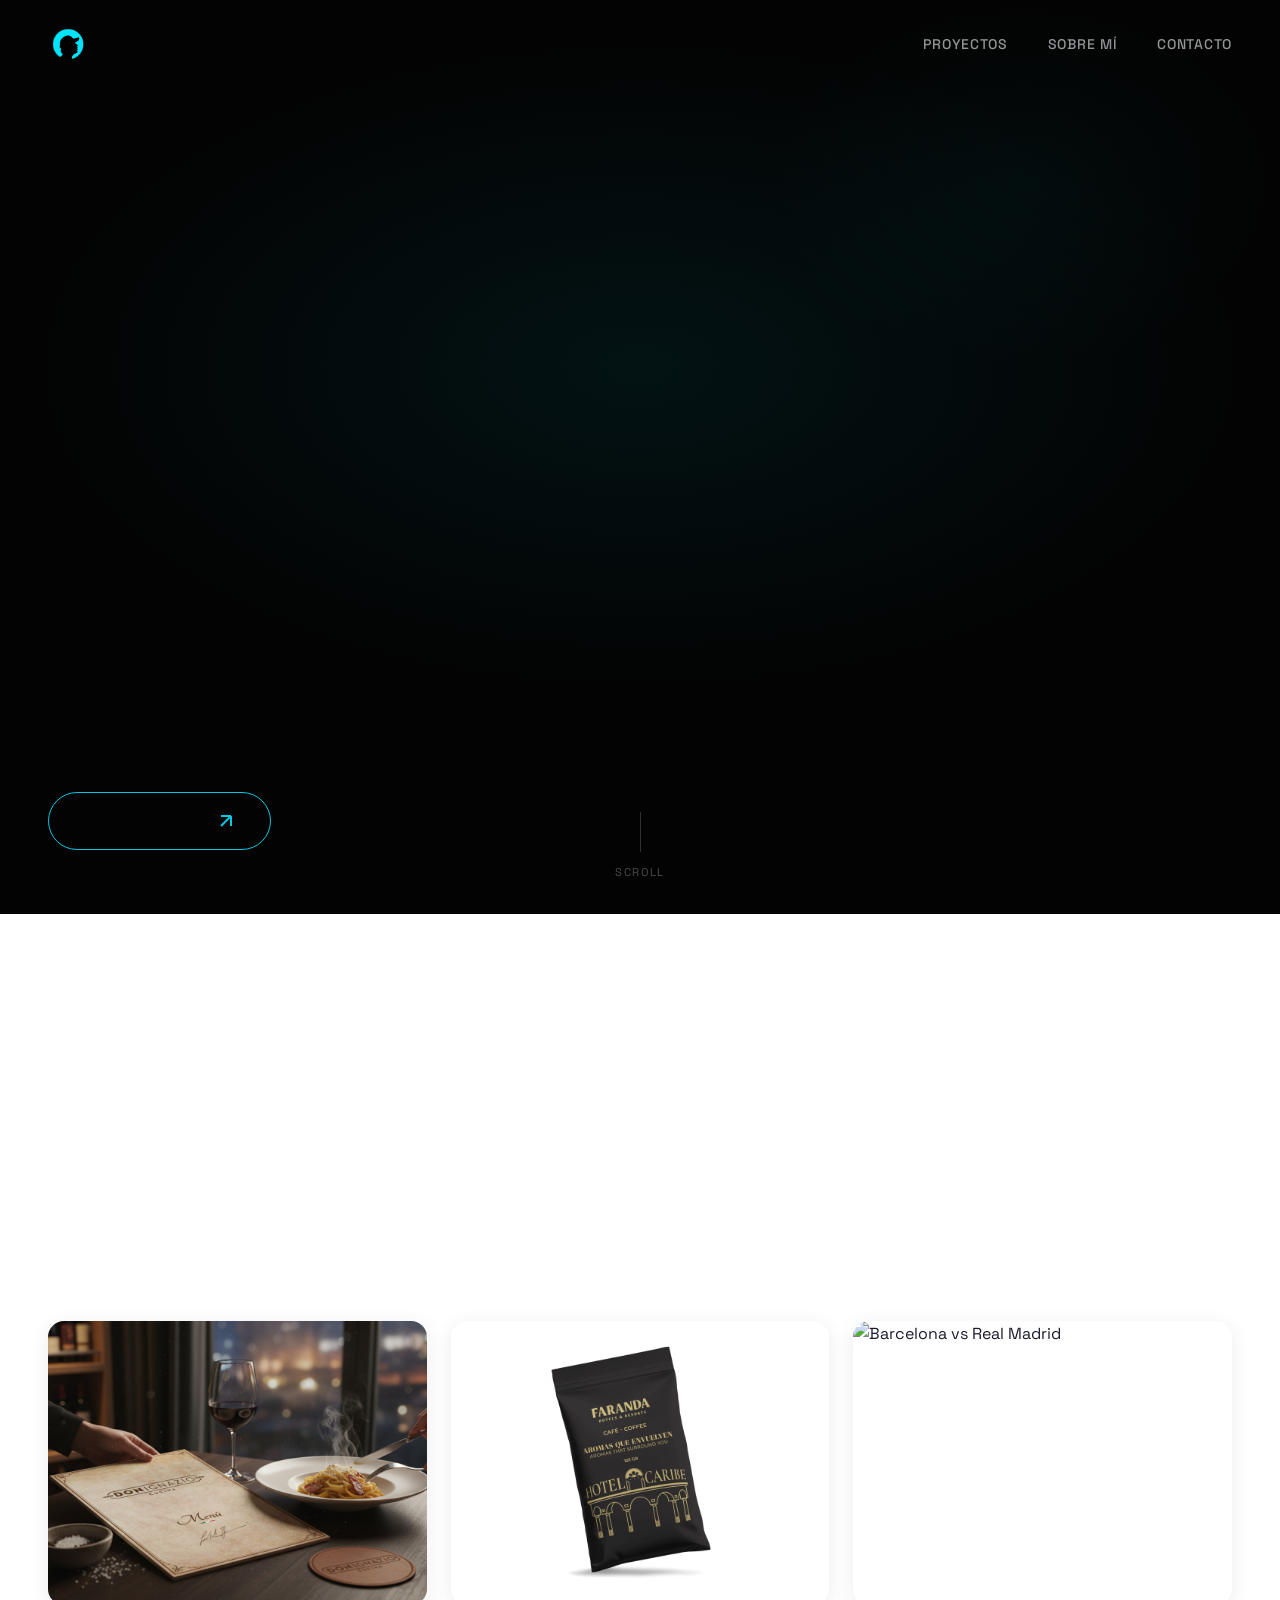
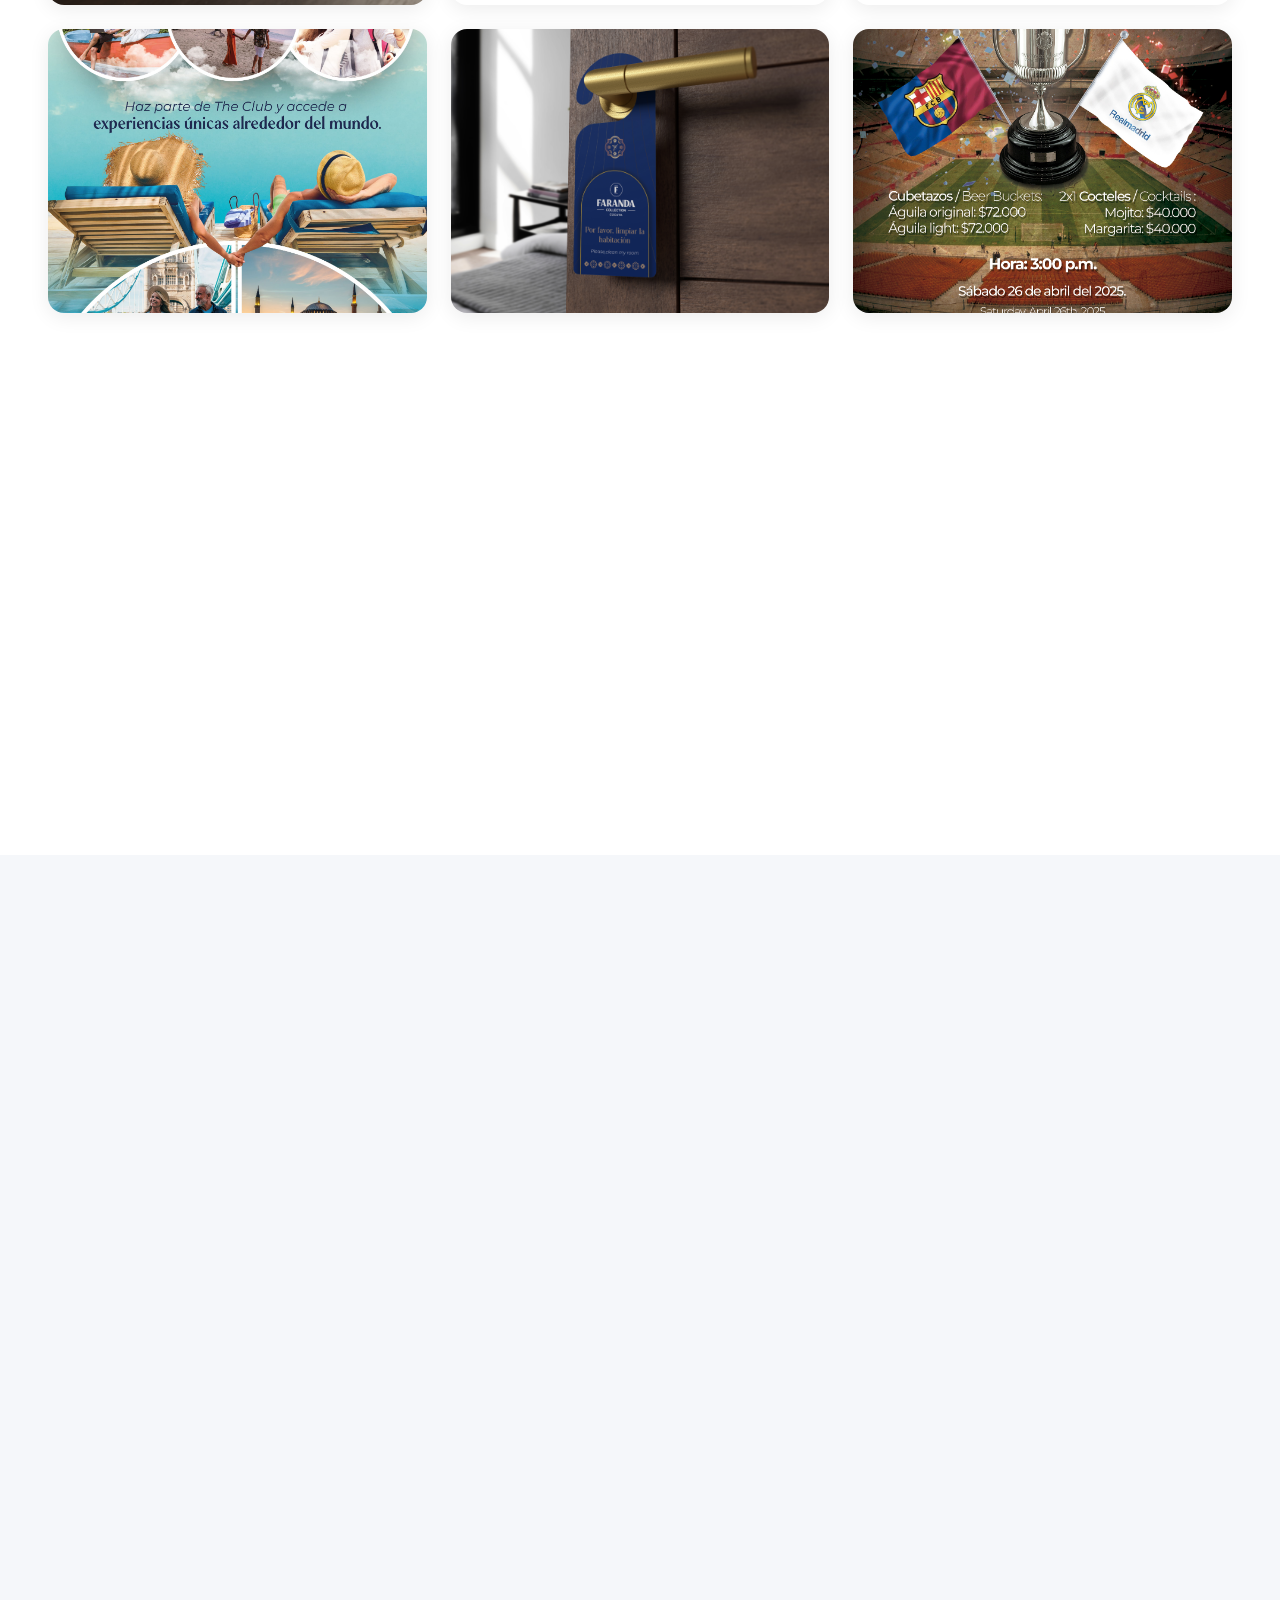
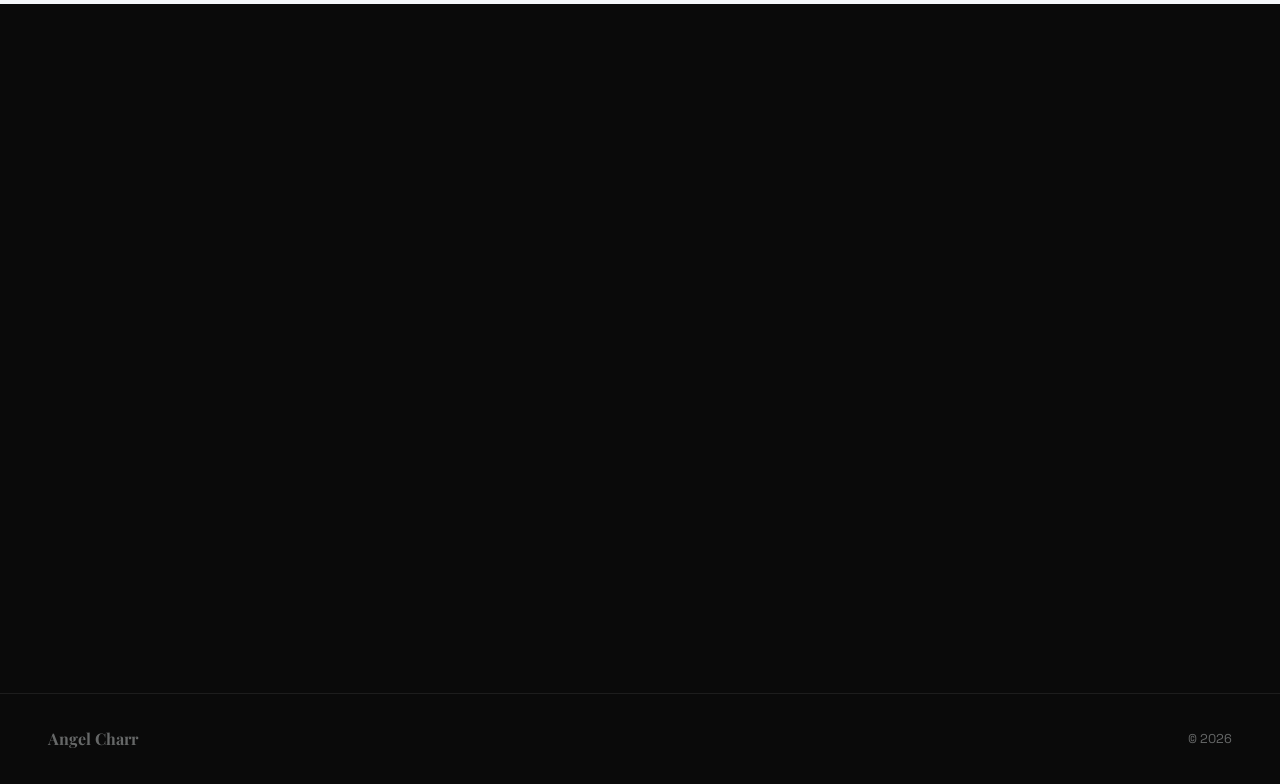
==== commit 7aed1fb6: "Remove brush cursor and add favicon Co-Authored-By: Claude Opus 4.6 <noreply@anthropic.com>" ====
--- a/index.html
+++ b/index.html
@@ -8,6 +8,7 @@
     <link rel="preconnect" href="https://fonts.googleapis.com">
     <link rel="preconnect" href="https://fonts.gstatic.com" crossorigin>
     <link href="https://fonts.googleapis.com/css2?family=Playfair+Display:ital,wght@0,400;0,700;0,900;1,400&family=Space+Grotesk:wght@300;400;500;600;700&display=swap" rel="stylesheet">
+    <link rel="icon" type="image/png" href="img/230.png">
     <link rel="stylesheet" href="css/styles.css">
 </head>
 <body>
@@ -30,27 +31,6 @@
         <div class="loader-bar">
             <div class="loader-bar-fill"></div>
         </div>
-    </div>
-
-    <!-- Canvas for brush cursor -->
-    <canvas id="cursor-canvas"></canvas>
-
-    <!-- Custom cursor element -->
-    <div class="custom-cursor" id="custom-cursor">
-        <svg width="32" height="32" viewBox="0 0 32 32" fill="none" xmlns="http://www.w3.org/2000/svg">
-            <path d="M4 28L8 24L26 6C27.1046 4.89543 27.1046 3.10457 26 2V2C24.8954 0.89543 23.1046 0.89543 22 2L4 20L0 28C0 28 2.5 28.5 4 28Z" fill="url(#brush-grad)"/>
-            <path d="M4 20L8 24" stroke="#b0e0e6" stroke-width="1.5"/>
-            <path d="M22 2L26 6" stroke="#5ef5ff" stroke-width="1"/>
-            <ellipse cx="2" cy="27" rx="3" ry="1.5" fill="#00e5ff" opacity="0.6"/>
-            <defs>
-                <linearGradient id="brush-grad" x1="4" y1="28" x2="26" y2="2" gradientUnits="userSpaceOnUse">
-                    <stop stop-color="#006070"/>
-                    <stop offset="0.3" stop-color="#00a5b8"/>
-                    <stop offset="0.7" stop-color="#5ef5ff"/>
-                    <stop offset="1" stop-color="#e0fcff"/>
-                </linearGradient>
-            </defs>
-        </svg>
     </div>
 
     <!-- Navigation -->
@@ -400,7 +380,6 @@
         </div>
     </div>
 
-    <script src="js/cursor.js"></script>
     <script src="js/main.js"></script>
     <script src="js/gallery.js"></script>
 </body>
--- a/css/styles.css
+++ b/css/styles.css
@@ -71,32 +71,6 @@
     color: #fff;
 }
 
-/* --- Custom Cursor --- */
-#cursor-canvas {
-    position: fixed;
-    top: 0;
-    left: 0;
-    width: 100%;
-    height: 100%;
-    z-index: 9998;
-    pointer-events: none;
-}
-
-.custom-cursor {
-    position: fixed;
-    top: 0;
-    left: 0;
-    z-index: 9999;
-    pointer-events: none;
-    transform: translate(-5px, -5px) rotate(-135deg);
-    transition: opacity 0.2s;
-    opacity: 0;
-}
-
-body.cursor-ready .custom-cursor {
-    opacity: 1;
-}
-
 /* --- Loader --- */
 .loader {
     position: fixed;
@@ -1225,10 +1199,6 @@
         cursor: auto;
     }
 
-    .custom-cursor,
-    #cursor-canvas {
-        display: none !important;
-    }
 }
 
 @media (max-width: 480px) {
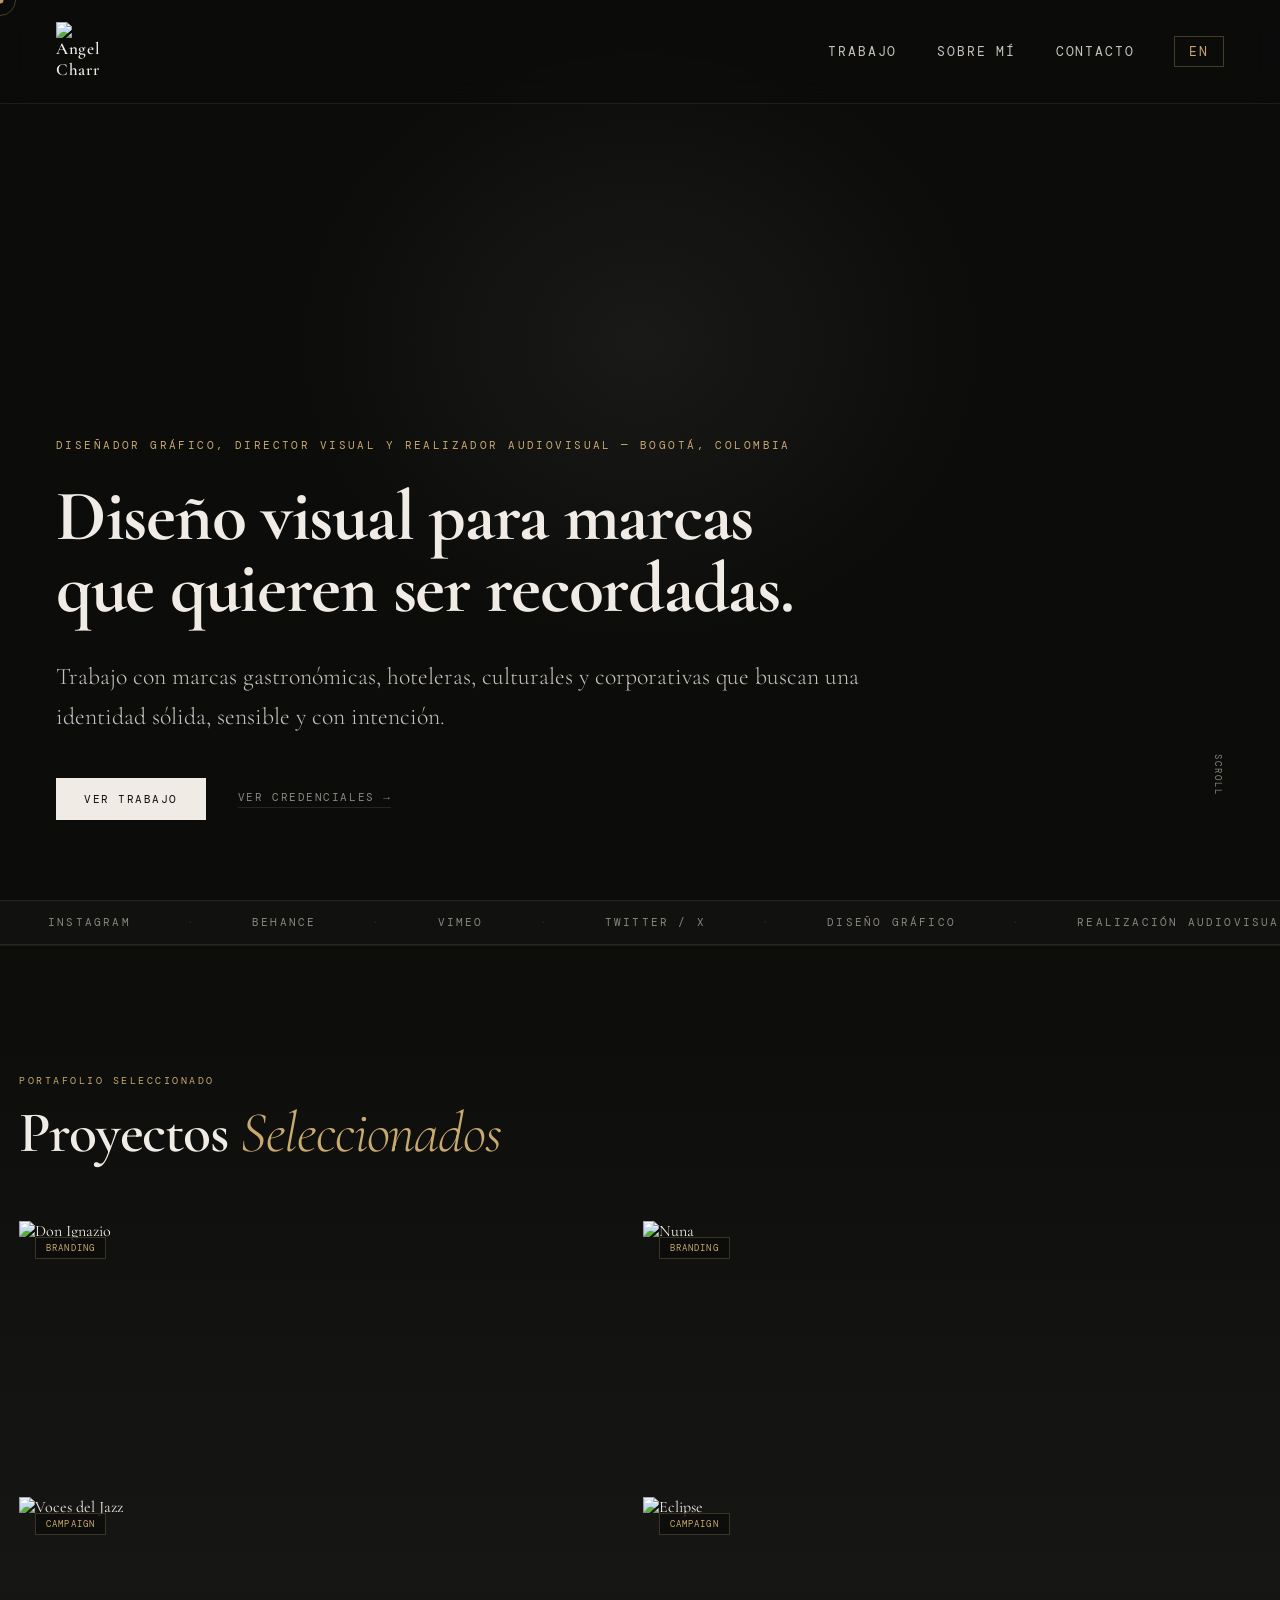
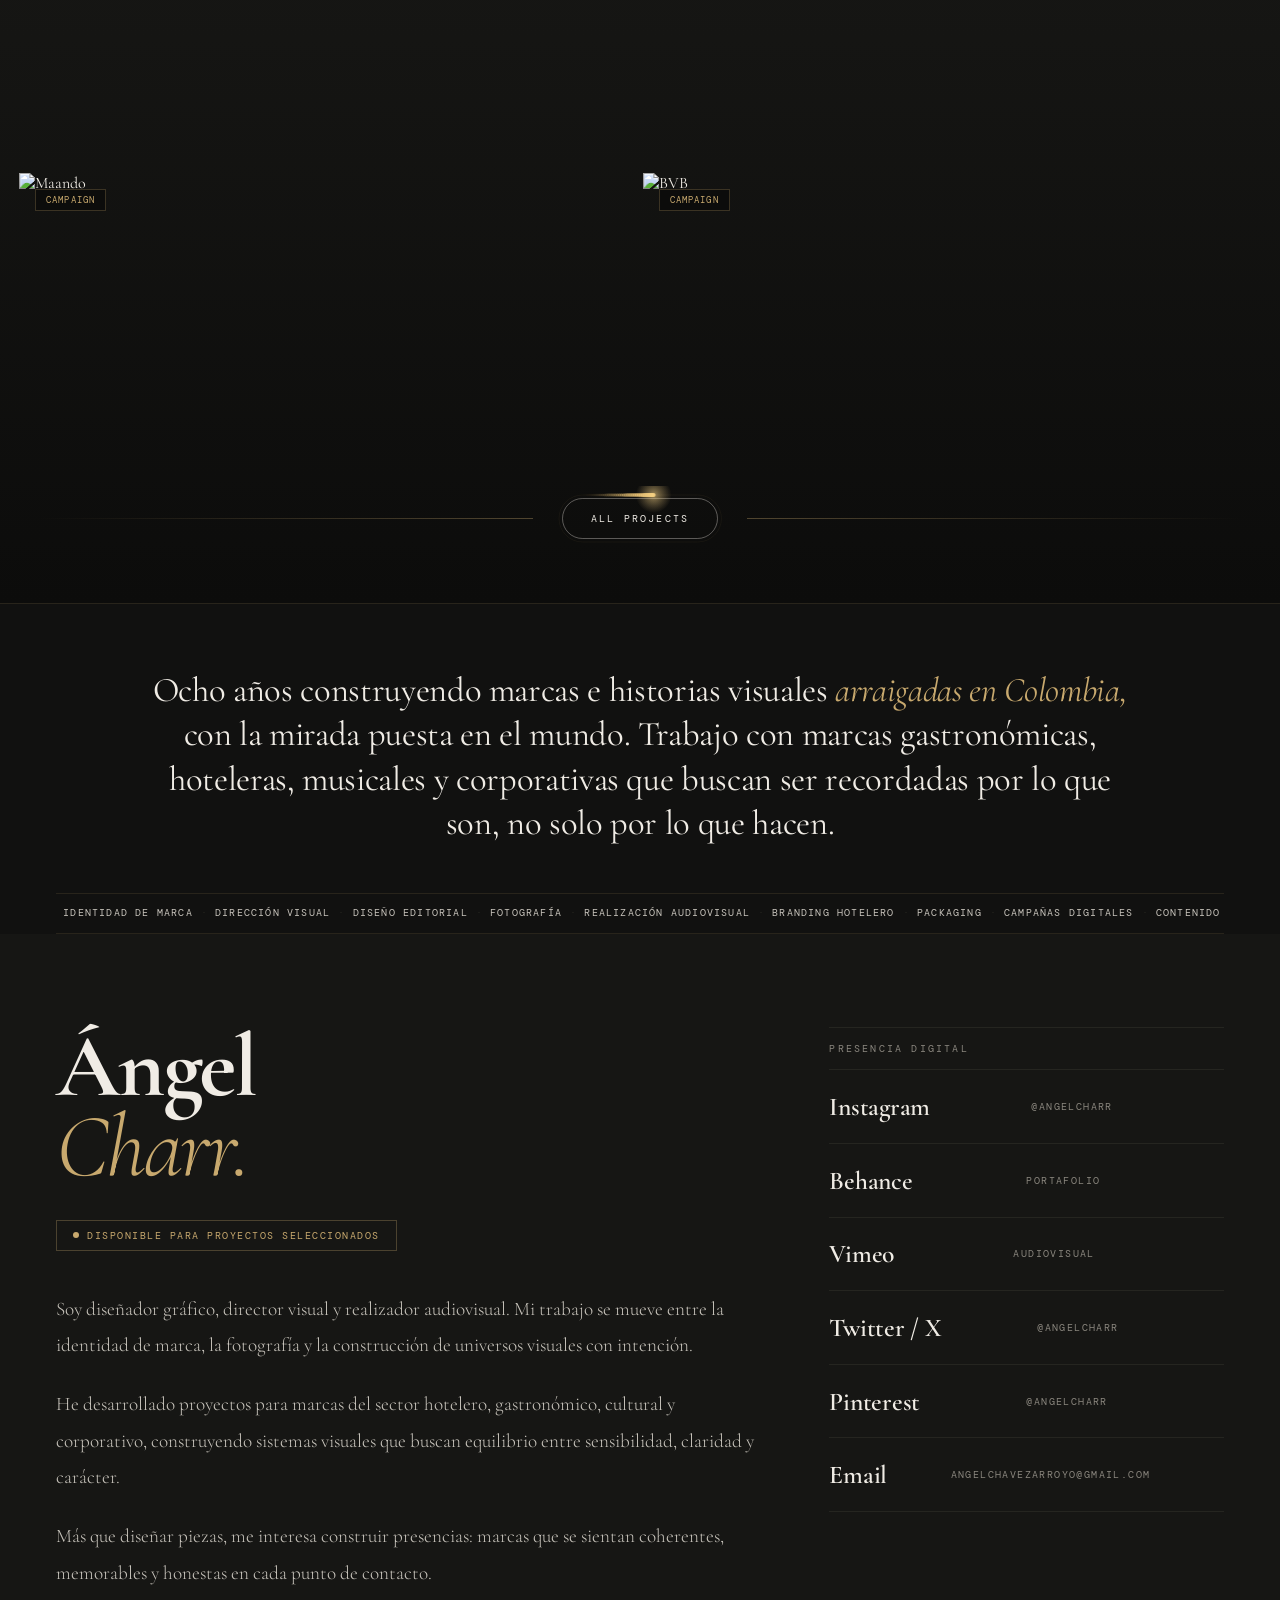
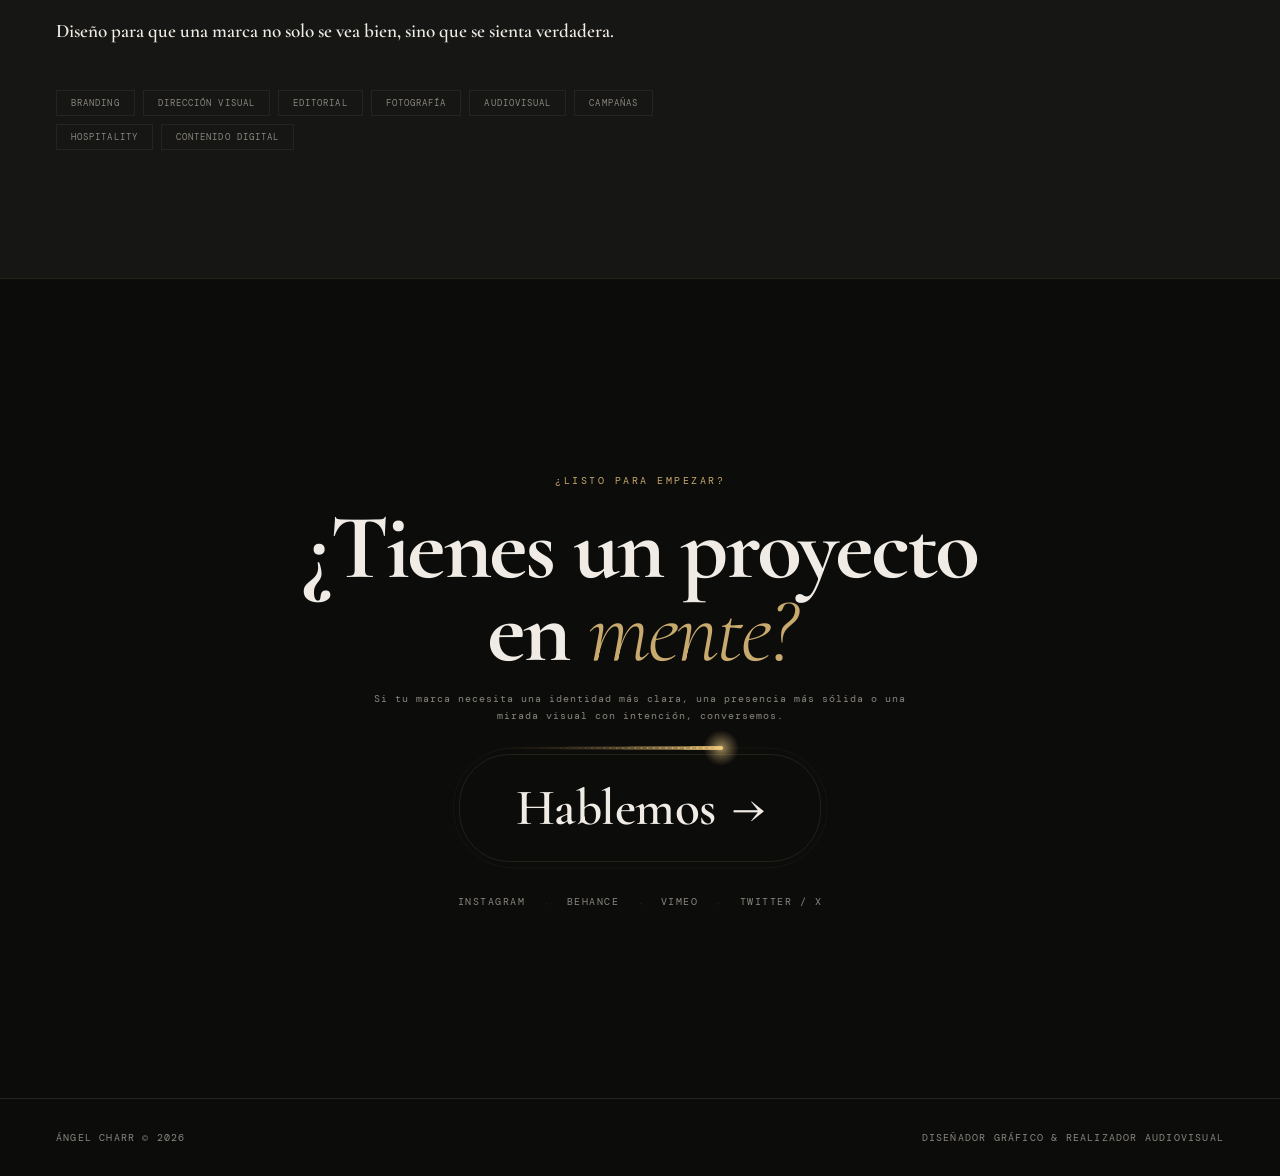
==== commit feb71e8b: "Actualización del portafolio" ====
--- a/index.html
+++ b/index.html
@@ -1,386 +1,526 @@
 <!DOCTYPE html>
 <html lang="es">
 <head>
-    <meta charset="UTF-8">
-    <meta name="viewport" content="width=device-width, initial-scale=1.0">
-    <title>Angel Charr — Diseñador</title>
-    <meta name="description" content="Portafolio de Angel Charr, diseñador gráfico. Branding, UI/UX, ilustración y más.">
-    <link rel="preconnect" href="https://fonts.googleapis.com">
-    <link rel="preconnect" href="https://fonts.gstatic.com" crossorigin>
-    <link href="https://fonts.googleapis.com/css2?family=Playfair+Display:ital,wght@0,400;0,700;0,900;1,400&family=Space+Grotesk:wght@300;400;500;600;700&display=swap" rel="stylesheet">
-    <link rel="icon" type="image/png" href="img/230.png">
-    <link rel="stylesheet" href="css/styles.css">
+<meta charset="UTF-8">
+<meta name="viewport" content="width=device-width, initial-scale=1.0">
+<title>Ángel Charr — Diseñador Gráfico & Realizador Audiovisual</title>
+<link href="https://fonts.googleapis.com/css2?family=Cormorant+Garamond:ital,wght@0,300;0,400;0,600;0,700;1,300;1,400;1,600;1,700&family=DM+Mono:wght@300;400&display=swap" rel="stylesheet">
+<link rel="icon" type="image/png" href="https://res.cloudinary.com/dxpap6uiq/image/upload/f_auto,q_auto,w_800/v1775855773/favicon_mtdwfe.png">
+<style>
+*,*::before,*::after{margin:0;padding:0;box-sizing:border-box;}
+:root{
+  --bg:#0c0c0b;--bg2:#111110;--bg3:#161614;--text:#f0ece5;--text2:#c8c4bc;
+  --muted:#8a867e;--accent:#c8a96e;--accent2:#e8c98a;--border:#252520;
+}
+html{scroll-behavior:smooth;}
+body{background:var(--bg);color:var(--text);font-family:"Cormorant Garamond",serif;-webkit-font-smoothing:antialiased;overflow-x:hidden;cursor:none;}
+#cd{width:7px;height:7px;background:var(--accent);border-radius:50%;position:fixed;pointer-events:none;z-index:9999;transform:translate(-50%,-50%);transition:transform .14s;opacity:.9;}
+#cr{width:32px;height:32px;border:1px solid rgba(200,169,110,.32);border-radius:50%;position:fixed;pointer-events:none;z-index:9998;transform:translate(-50%,-50%);transition:width .35s,height .35s,border-color .35s,background .35s;}
+#curtain{position:fixed;inset:0;z-index:9000;pointer-events:all;}
+#ci{position:absolute;inset:0;background:#080807;transform:translateY(0%);}
+#curtain.out #ci{transition:transform .8s cubic-bezier(.76,0,.24,1);transform:translateY(-100%);}
+#curtain.cover #ci{transition:transform .65s cubic-bezier(.76,0,.24,1);transform:translateY(0%);}
+nav{position:fixed;top:0;left:0;right:0;z-index:300;display:flex;justify-content:space-between;align-items:center;padding:1.4rem 3.5rem;background:rgba(12,12,11,.38);backdrop-filter:blur(14px);border-bottom:.5px solid rgba(240,236,229,.08);}
+.nav-logo{font-size:17px;font-weight:600;color:var(--text);text-decoration:none;letter-spacing:.04em;}
+.nav-logo img{width:56px;height:auto;display:block;}
+.nav-links{display:flex;gap:2.5rem;align-items:center;}
+.nav-links a{font-family:"DM Mono",monospace;font-size:13px;letter-spacing:.14em;color:var(--text2);text-decoration:none;text-transform:uppercase;transition:color .25s;}
+.nav-links a:hover{color:var(--text);}
+.lang-btn{font-family:"DM Mono",monospace;font-size:13px;letter-spacing:.14em;color:var(--accent);background:transparent;border:1px solid rgba(200,169,110,.3);padding:6px 14px;cursor:none;text-transform:uppercase;transition:all .25s;}
+.lang-btn:hover{background:var(--accent);color:var(--bg);}
+.hero{position:relative;min-height:100vh;display:flex;flex-direction:column;justify-content:flex-end;padding:0 3.5rem 5rem;overflow:hidden;background:var(--bg);}
+.hero-video{position:absolute;inset:0;width:100%;height:100%;object-fit:cover;opacity:.46;z-index:0;filter:contrast(1.08) brightness(.95) saturate(1.04);transition:opacity .6s ease,filter .6s ease;}
+.hero-overlay{position:absolute;inset:0;background:linear-gradient(to top,rgba(12,12,11,.78) 0%,rgba(12,12,11,.32) 55%,rgba(12,12,11,.04) 100%);z-index:1;}.hero::after{content:"";position:absolute;inset:0;z-index:1;pointer-events:none;background:radial-gradient(ellipse at 50% 38%,rgba(240,236,229,.06) 0%,rgba(12,12,11,0) 38%,rgba(12,12,11,.38) 100%);}
+.hero-content{position:relative;z-index:2;}
+.hero-label{font-family:"DM Mono",monospace;font-size:11px;letter-spacing:.22em;color:var(--accent);text-transform:uppercase;margin-bottom:1.8rem;opacity:0;transform:translateY(14px);transition:opacity .9s .28s,transform .9s .28s;}
+.hero-label.in{opacity:1;transform:translateY(0);}
+.hero h1{font-size:clamp(2.9rem,5.6vw,5.8rem);font-weight:700;line-height:1;letter-spacing:-.018em;color:var(--text);max-width:980px;}
+.hero h1 em{font-style:italic;font-weight:300;color:var(--accent);}
+.ch{display:inline-block;transform:translateY(115%);opacity:0;transition:transform .82s cubic-bezier(.16,1,.3,1),opacity .55s ease;}
+.ch.in{transform:translateY(0);opacity:1;}
+.hero h1 em .ch{color:var(--accent);}
+.hero-sub{font-size:1.48rem;line-height:1.72;color:var(--text2);margin-top:2rem;max-width:860px;font-weight:300;opacity:0;transform:translateY(14px);transition:opacity .9s 1s,transform .9s 1s;}
+.hero-sub.in{opacity:1;transform:translateY(0);}
+.hero-ctas{display:flex;gap:2rem;margin-top:2.5rem;align-items:center;opacity:0;transform:translateY(14px);transition:opacity .9s 1.18s,transform .9s 1.18s;}
+.hero-ctas.in{opacity:1;transform:translateY(0);}
+.btn-main{font-family:"DM Mono",monospace;font-size:11px;letter-spacing:.14em;text-transform:uppercase;color:var(--bg);background:var(--text);padding:14px 28px;text-decoration:none;transition:opacity .2s;}
+.btn-main:hover{opacity:.85;}
+.btn-ghost{font-family:"DM Mono",monospace;font-size:11px;letter-spacing:.14em;text-transform:uppercase;color:var(--muted);text-decoration:none;border-bottom:1px solid var(--border);padding-bottom:3px;transition:color .25s,border-color .25s;}
+.btn-ghost:hover{color:var(--text);border-color:var(--muted);}
+.hero-scroll{position:absolute;bottom:2.5rem;right:3.5rem;z-index:2;display:flex;flex-direction:column;align-items:center;gap:10px;opacity:0;transition:opacity .9s 1.45s;}
+.hero-scroll.in{opacity:1;}
+.hero-scroll span{font-family:"DM Mono",monospace;font-size:9px;letter-spacing:.22em;color:var(--muted);text-transform:uppercase;writing-mode:vertical-rl;}
+.scroll-line{width:.5px;height:54px;background:linear-gradient(to bottom,transparent,var(--accent));animation:spulse 2s ease-in-out infinite;}
+@keyframes spulse{0%,100%{opacity:1;transform:scaleY(1);}50%{opacity:.3;transform:scaleY(.5);}}
+.ticker-wrap{width:100%;overflow:hidden;background:var(--bg2);border-top:.5px solid var(--border);border-bottom:.5px solid var(--border);padding:.9rem 0;}
+.ticker-track{display:flex;width:max-content;animation:ticker 42s linear infinite;}
+.ticker-track:hover{animation-play-state:paused;}
+.ticker-item{font-family:"DM Mono",monospace;font-size:11px;letter-spacing:.2em;text-transform:uppercase;color:var(--muted);padding:0 3rem;white-space:nowrap;transition:color .25s;}
+.ticker-item:hover{color:var(--accent);}
+.ticker-sep{color:var(--border);padding:0 .5rem;}
+@keyframes ticker{0%{transform:translateX(0);}100%{transform:translateX(-50%);}}
+.projects-section{padding:8rem 1.2rem 4rem;background:linear-gradient(to bottom,#0c0c0b,#161614,#0c0c0b);border-top:1px solid rgba(200,169,110,.1);border-bottom:0;}
+section{padding:8rem 3.5rem;background:var(--bg);}
+.sec-eyebrow{font-family:"DM Mono",monospace;font-size:10px;letter-spacing:.25em;color:var(--accent);text-transform:uppercase;margin-bottom:1rem;}
+.sec-title{font-size:clamp(2.2rem,4.5vw,4rem);font-weight:600;letter-spacing:-.02em;color:var(--text);margin-bottom:3.5rem;line-height:1.05;}
+.sec-title em{font-style:italic;font-weight:300;color:var(--accent);}
+.filters{display:flex;gap:.5rem;flex-wrap:wrap;margin-bottom:3rem;}
+.filter-btn{font-family:"DM Mono",monospace;font-size:10px;letter-spacing:.12em;text-transform:uppercase;color:var(--muted);background:transparent;border:.5px solid var(--border);padding:8px 18px;cursor:none;transition:all .2s;}
+.filter-btn:hover,.filter-btn.active{color:var(--text);border-color:var(--accent);background:rgba(200,169,110,.06);}
+.projects-grid{display:grid;grid-template-columns:repeat(2,minmax(0,1fr));gap:6px;width:100%;max-width:1760px;margin:0 auto;}
+.showcase-grid{margin-top:3.6rem;}
+.proj-card{position:relative;overflow:hidden;cursor:none;transition:transform .85s cubic-bezier(.23,1,.32,1),box-shadow .85s ease;}
+.proj-card.featured{grid-column:auto;}
+.proj-card .img-wrap{overflow:hidden;position:relative;}
+.proj-card img{width:100%;aspect-ratio:16/7;object-fit:cover;display:block;transition:transform 1.05s cubic-bezier(.23,1,.32,1),filter 1.05s ease;will-change:transform;}
+.proj-card.featured img{aspect-ratio:16/7;}
+.proj-card:hover{box-shadow:0 0 28px -8px rgba(200,169,110,.34);z-index:10;transform:translateY(-3px);}
+.proj-card:hover img{transform:scale(1.04);filter:contrast(1.06) brightness(1.04);}
+.proj-card-overlay{position:absolute;inset:0;background:linear-gradient(transparent 35%,rgba(8,8,7,.88) 100%);opacity:0;transition:opacity .7s ease;}
+.proj-card:hover .proj-card-overlay{opacity:1;}
+.proj-card-info{position:absolute;bottom:0;left:0;right:0;padding:1.8rem;transform:translateY(10px);opacity:0;transition:opacity .7s ease,transform .7s cubic-bezier(.23,1,.32,1);}
+.proj-card:hover .proj-card-info{opacity:1;transform:translateY(0);}
+.proj-card-cat{font-family:"DM Mono",monospace;font-size:9px;letter-spacing:.18em;color:var(--accent);text-transform:uppercase;margin-bottom:5px;}
+.proj-card-name{font-size:1.3rem;font-weight:600;color:#fff;display:block;margin-bottom:3px;}
+.proj-card.featured .proj-card-name{font-size:1.3rem;}
+.proj-card-desc{font-family:"DM Mono",monospace;font-size:9px;color:rgba(255,255,255,.5);letter-spacing:.08em;}
+.proj-card-tag{position:absolute;top:1rem;left:1rem;font-family:"DM Mono",monospace;font-size:9px;letter-spacing:.12em;text-transform:uppercase;color:var(--accent);background:rgba(12,12,11,.8);border:.5px solid rgba(200,169,110,.25);padding:4px 10px;}
+.proj-card.hidden{display:none;}
+.see-more{display:inline-flex;align-items:center;gap:8px;margin-top:3rem;font-family:"DM Mono",monospace;font-size:11px;letter-spacing:.15em;text-transform:uppercase;color:var(--muted);text-decoration:none;border-bottom:.5px solid var(--border);padding-bottom:3px;transition:color .25s,border-color .25s;}
+.see-more:hover{color:var(--accent);border-color:var(--accent);}
+.all-projects-wrap{display:flex;justify-content:center;align-items:center;gap:1.8rem;margin-top:3.4rem;width:100%;max-width:none;margin-left:auto;margin-right:auto;padding:0 1.2rem;}.all-projects-wrap::before,.all-projects-wrap::after{content:"";display:block;height:1px;flex:1;min-width:0;background:linear-gradient(to right,transparent,rgba(200,169,110,.36));}.all-projects-wrap::after{background:linear-gradient(to left,transparent,rgba(200,169,110,.36));}@media(max-width:480px){.all-projects-wrap{gap:1rem;padding:0;}.all-projects-wrap::before,.all-projects-wrap::after{max-width:none;}}
+.all-projects-btn{position:relative;z-index:1;font-family:"DM Mono",monospace;font-size:10px;letter-spacing:.22em;text-transform:uppercase;color:var(--text);text-decoration:none;border:1px solid rgba(240,236,229,.35);border-radius:999px;padding:13px 28px;transition:all .3s ease;background:transparent;display:inline-flex;align-items:center;justify-content:center;}
+.all-projects-btn:hover{border-color:var(--accent);color:var(--bg);background:var(--accent);}
+.statement-section{padding:4rem 3.5rem 0;background:var(--bg2);border-top:.5px solid rgba(200,169,110,.12);text-align:center;}
+.statement-section h2{font-size:clamp(1.55rem,2.7vw,2.7rem);font-weight:400;line-height:1.28;letter-spacing:-.01em;color:var(--text);max-width:980px;margin:0 auto 3rem;text-align:center;}
+.statement-section h2 em{font-style:italic;color:var(--accent);}
+.skills-ticker{margin-top:0;padding-top:.9rem;padding-bottom:.9rem;border-top:.5px solid rgba(200,169,110,.12);border-bottom:.5px solid rgba(200,169,110,.12);overflow:hidden;height:auto;display:flex;align-items:center;}
+.skills-inner{display:flex;width:max-content;animation:ticker 50s linear infinite;align-items:center;}
+.skill-item{font-family:"DM Mono",monospace;font-size:10px;letter-spacing:.12em;text-transform:uppercase;color:var(--muted);padding:0 .45rem;white-space:nowrap;line-height:1;}.skill-sep{font-family:"DM Mono",monospace;font-size:10px;letter-spacing:0;color:var(--border);padding:0 .06rem;white-space:nowrap;line-height:1;}
+.skill-item b{color:var(--text2);font-weight:400;}
+.about-section{padding:5.8rem 3.5rem 8rem;background:var(--bg3);border-top:0;display:grid;grid-template-columns:1.28fr .72fr;gap:4.5rem;align-items:start;}
+.about-left h2{font-size:clamp(3.5rem,7vw,6.5rem);font-weight:700;line-height:.9;letter-spacing:-.025em;color:var(--text);}
+.about-left h2 em{display:block;font-style:italic;font-weight:300;color:var(--accent);}
+.about-badge{margin-top:2rem;display:inline-flex;align-items:center;gap:8px;font-family:"DM Mono",monospace;font-size:10px;letter-spacing:.15em;text-transform:uppercase;color:var(--accent);border:.5px solid rgba(200,169,110,.3);padding:8px 16px;}
+.about-badge::before{content:"";width:6px;height:6px;background:var(--accent);border-radius:50%;animation:blink 2s ease-in-out infinite;}
+@keyframes blink{0%,100%{opacity:1;}50%{opacity:.2;}}
+.about-bio{margin-top:2.5rem;max-width:820px;}
+.about-bio p{font-size:clamp(1.1rem,1.5vw,1.3rem);font-weight:300;line-height:1.9;color:var(--text2);margin-bottom:1.4rem;}
+.about-bio p strong{color:var(--text);font-weight:600;}
+.about-tools{margin-top:2.5rem;display:flex;flex-wrap:wrap;gap:8px;max-width:820px;}
+.tool-tag{font-family:"DM Mono",monospace;font-size:9px;letter-spacing:.12em;text-transform:uppercase;color:var(--muted);border:.5px solid var(--border);padding:6px 14px;transition:all .2s;}
+.tool-tag:hover{color:var(--text);border-color:var(--muted);}
+.about-right{border-top:.5px solid var(--border);}
+.about-redes-label{font-family:"DM Mono",monospace;font-size:10px;letter-spacing:.22em;text-transform:uppercase;color:var(--muted);padding:.9rem 0;border-bottom:.5px solid var(--border);display:block;}
+.about-redes-link{display:flex;justify-content:space-between;align-items:center;padding:1.3rem 0;border-bottom:.5px solid var(--border);text-decoration:none;position:relative;overflow:hidden;transition:all .3s;cursor:none;}
+.about-redes-link::before{content:"";position:absolute;inset:0;background:rgba(200,169,110,.05);transform:translateX(-100%);transition:transform .4s cubic-bezier(.25,.46,.45,.94);}
+.about-redes-link:hover::before{transform:translateX(0);}
+.about-redes-name{font-size:clamp(1.2rem,2vw,1.6rem);font-weight:600;color:var(--text);letter-spacing:-.01em;transition:color .3s,transform .3s;}
+.about-redes-link:hover .about-redes-name{color:var(--accent);transform:translateX(10px);font-style:italic;}
+.about-redes-meta{font-family:"DM Mono",monospace;font-size:10px;letter-spacing:.14em;color:var(--muted);text-transform:uppercase;transition:color .3s;}
+.about-redes-link:hover .about-redes-meta{color:var(--accent);}
+.about-redes-arrow{color:var(--muted);opacity:0;transform:translateX(-6px);transition:all .3s;}
+.about-redes-link:hover .about-redes-arrow{opacity:1;transform:translateX(0);color:var(--accent);}
+.contact-section{background:var(--bg);border-top:.5px solid rgba(200,169,110,.12);min-height:auto;display:flex;align-items:center;justify-content:center;text-align:center;position:relative;overflow:hidden;transition:background .9s cubic-bezier(.76,0,.24,1);}
+.contact-section.hovered{background:radial-gradient(ellipse at 50% 60%,#3a2800 0%,#1a1100 40%,#0c0c0b 100%);}
+.contact-inner{padding:4.2rem 3.5rem 3.6rem;display:flex;flex-direction:column;align-items:center;gap:1.05rem;position:relative;z-index:1;width:100%;}
+.contact-eyebrow{font-family:"DM Mono",monospace;font-size:10px;letter-spacing:.25em;color:var(--accent);text-transform:uppercase;margin-bottom:.2rem;}
+.contact-headline{font-size:clamp(3rem,7.2vw,7rem);font-weight:700;line-height:.9;letter-spacing:-.03em;color:var(--text);}
+.contact-headline em{font-style:italic;font-weight:300;color:var(--accent);}
+.contact-sub{font-family:"DM Mono",monospace;font-size:10px;letter-spacing:.1em;color:var(--muted);max-width:560px;line-height:1.75;}
+.lets-talk-wrap{position:relative;display:inline-block;margin-top:.8rem;cursor:none;}
+.lets-talk-canvas,.orbit-canvas{position:absolute;top:-24px;left:-24px;pointer-events:none;z-index:2;}.orbit-btn-wrap{position:relative;display:inline-block;cursor:none;}.all-projects-orbit .orbit-canvas{top:-12px;left:-12px;}
+.lets-talk-btn{position:relative;z-index:1;display:inline-flex;align-items:center;gap:16px;padding:22px 56px;background:transparent;border:1px solid rgba(200,169,110,.12);border-radius:50px;color:var(--text);text-decoration:none;font-family:"Cormorant Garamond",serif;font-size:clamp(2rem,4vw,3.5rem);font-weight:600;letter-spacing:-.01em;cursor:none;transition:background .5s cubic-bezier(.76,0,.24,1),color .4s,border-color .4s;}
+.lets-talk-btn:hover{background:var(--accent);color:var(--bg);border-color:var(--accent);}
+.lets-talk-arrow{transition:transform .35s cubic-bezier(.25,.46,.45,.94);display:inline-block;}
+.lets-talk-btn:hover .lets-talk-arrow{transform:translateX(8px);}
+.contact-socials{display:flex;align-items:center;gap:1.2rem;margin-top:.8rem;flex-wrap:wrap;justify-content:center;}
+.contact-socials a{font-family:"DM Mono",monospace;font-size:10px;letter-spacing:.15em;text-transform:uppercase;color:var(--muted);text-decoration:none;transition:color .25s;}
+.contact-socials a:hover{color:var(--accent);}
+.contact-socials span{color:var(--border);}
+footer{padding:2rem 3.5rem;border-top:.5px solid var(--border);display:flex;justify-content:space-between;align-items:center;background:var(--bg);gap:1rem;}
+footer span{font-family:"DM Mono",monospace;font-size:10px;letter-spacing:.12em;color:var(--muted);text-transform:uppercase;}
+.reveal{opacity:0;transform:translateY(24px);transition:opacity 1.05s cubic-bezier(.25,.46,.45,.94),transform 1.05s cubic-bezier(.25,.46,.45,.94);}
+.reveal.visible{opacity:1;transform:translateY(0);}
+.d1{transition-delay:.07s;}.d2{transition-delay:.15s;}.d3{transition-delay:.23s;}
+.d4{transition-delay:.31s;}.d5{transition-delay:.4s;}.d6{transition-delay:.5s;}
+.modal-overlay{position:fixed;inset:0;z-index:500;background:rgba(8,8,7,0);pointer-events:none;overflow-y:auto;}
+.modal-overlay.open{background:rgba(8,8,7,.97);pointer-events:all;}
+.modal-close{position:fixed;top:2rem;right:3rem;z-index:600;font-family:"DM Mono",monospace;font-size:10px;letter-spacing:.18em;text-transform:uppercase;color:var(--muted);background:transparent;border:.5px solid var(--border);padding:9px 18px;cursor:none;transition:all .25s;opacity:0;pointer-events:none;}
+.modal-overlay.open .modal-close{opacity:1;pointer-events:all;}
+.modal-close:hover{color:var(--text);border-color:var(--muted);}
+.modal{width:100%;max-width:900px;margin:0 auto;padding:8rem 2rem 6rem;opacity:0;transform:translateY(40px);transition:opacity .5s,transform .5s;pointer-events:none;}
+.modal-overlay.open .modal{opacity:1;transform:translateY(0);pointer-events:all;}
+.modal-cat{font-family:"DM Mono",monospace;font-size:10px;letter-spacing:.22em;color:var(--accent);text-transform:uppercase;margin-bottom:1rem;}
+.modal-title{font-size:clamp(3rem,7vw,5.5rem);font-weight:700;line-height:.92;letter-spacing:-.025em;color:var(--text);margin-bottom:.7rem;}
+.modal-title em{font-style:italic;font-weight:300;color:var(--accent);}
+.modal-client{font-family:"DM Mono",monospace;font-size:10px;letter-spacing:.16em;color:var(--muted);text-transform:uppercase;margin-bottom:2rem;}
+.modal-meta{display:flex;gap:3.5rem;padding:1.5rem 0;border-top:.5px solid var(--border);border-bottom:.5px solid var(--border);margin-bottom:2.5rem;flex-wrap:wrap;}
+.modal-meta-label{font-family:"DM Mono",monospace;font-size:9px;letter-spacing:.2em;color:var(--muted);text-transform:uppercase;margin-bottom:5px;}
+.modal-meta-val{font-size:1.05rem;color:var(--text);}
+.modal-desc{font-size:1.2rem;line-height:1.85;color:var(--text2);margin-bottom:3rem;max-width:720px;font-weight:300;}
+.modal-desc strong{color:var(--text);font-weight:600;}
+.modal-images{display:flex;flex-direction:column;gap:4px;margin-bottom:3rem;}
+.modal-images img{width:100%;display:block;height:auto;}
+.modal-video-wrap{position:relative;width:100%;aspect-ratio:16/9;margin-bottom:3rem;background:#000;}
+.modal-video-wrap iframe{position:absolute;inset:0;width:100%;height:100%;border:none;}
+.modal-tools{display:flex;flex-wrap:wrap;gap:8px;padding-top:2rem;border-top:.5px solid var(--border);}
+.modal-tool{font-family:"DM Mono",monospace;font-size:9px;letter-spacing:.12em;text-transform:uppercase;color:var(--muted);border:.5px solid var(--border);padding:5px 14px;}
+.modal-blink{display:inline-flex;gap:6px;margin-top:2rem;font-family:"DM Mono",monospace;font-size:10px;letter-spacing:.15em;text-transform:uppercase;color:var(--muted);text-decoration:none;border-bottom:.5px solid var(--border);padding-bottom:3px;transition:color .25s,border-color .25s;}
+.modal-blink:hover{color:var(--accent);border-color:var(--accent);}
+.modal-nav{display:flex;justify-content:space-between;align-items:center;margin-top:5rem;padding-top:2rem;border-top:.5px solid var(--border);gap:1rem;}
+.modal-nav-btn{font-family:"DM Mono",monospace;font-size:10px;letter-spacing:.15em;text-transform:uppercase;color:var(--muted);background:transparent;border:none;cursor:none;transition:color .25s;padding:0;}
+.modal-nav-btn:hover{color:var(--text);}
+.modal-nav-btn:disabled{opacity:.15;pointer-events:none;}
+@media(max-width:1024px){
+  nav{padding:1.2rem 2.25rem;}
+  .hero,.projects-section,.statement-section,.about-section,.contact-section,section{padding-left:2.25rem;padding-right:2.25rem;}
+  .projects-grid{grid-template-columns:1fr 1fr;max-width:1400px;}
+  .proj-card.featured{grid-column:auto;}
+  .about-section{gap:4rem;}
+  .contact-inner{padding-left:2.25rem;padding-right:2.25rem;}
+  footer{padding-left:2.25rem;padding-right:2.25rem;}
+}
+@media(max-width:768px){
+  body{cursor:auto;}
+  #cd,#cr{display:none;}
+  a,button,.proj-card,.filter-btn,.tool-tag{cursor:pointer;}
+  nav{padding:1rem 1.5rem;gap:1rem;align-items:flex-start;}
+  .nav-logo img{width:46px;}
+  .nav-links{gap:.9rem;flex-wrap:wrap;justify-content:flex-end;}
+  .nav-links a,.lang-btn{font-size:10px;}
+  .hero{min-height:100svh;padding:0 1.5rem 3rem;}
+  .hero-label{font-size:10px;letter-spacing:.18em;margin-bottom:1.2rem;max-width:320px;}
+  .hero h1{font-size:clamp(2.35rem,8.5vw,3.8rem);line-height:1.02;}
+  .hero-sub{font-size:1.18rem;line-height:1.68;max-width:100%;margin-top:1.4rem;}
+  .hero-ctas{flex-direction:column;align-items:flex-start;gap:1rem;margin-top:2rem;}
+  .hero-scroll{right:1.5rem;bottom:1.5rem;}
+  .projects-section,section,.about-section,.contact-section{padding:5.5rem 1.5rem;}.projects-section{padding-bottom:3.4rem;}.statement-section{padding:3.4rem 1.5rem 0;}
+  .projects-grid{grid-template-columns:1fr;gap:6px;max-width:640px;}
+  .proj-card.featured{grid-column:auto;}
+  .proj-card.featured img{aspect-ratio:16/7;}
+  .proj-card-info{opacity:1;transform:translateY(0);}
+  .proj-card-overlay{opacity:1;background:linear-gradient(transparent 45%,rgba(8,8,7,.88) 100%);}
+  .statement-section h2{font-size:clamp(1.55rem,6vw,2.3rem);line-height:1.25;margin-bottom:2.4rem;}
+  .about-section{grid-template-columns:1fr;gap:3rem;}
+  .about-left h2{font-size:clamp(3rem,12vw,4.8rem);}
+  .about-bio p{font-size:1.05rem;line-height:1.8;}
+  .contact-inner{padding:4rem 1.5rem 3.6rem;}
+  .contact-headline{font-size:clamp(2.4rem,10vw,4.3rem);line-height:.94;}
+  .contact-sub{max-width:100%;font-size:10px;line-height:1.8;}
+  .lets-talk-btn{padding:18px 34px;font-size:clamp(1.7rem,8vw,2.6rem);}
+  .contact-socials{gap:.9rem;}
+  .modal{padding:7rem 1.5rem 4rem;}
+  .modal-close{top:1.25rem;right:1.5rem;}
+  .modal-nav{flex-direction:column;align-items:flex-start;}
+  footer{padding:1.5rem;flex-direction:column;align-items:flex-start;}
+}
+@media(max-width:480px){
+  nav{padding:.9rem 1rem;}
+  .nav-logo img{width:50px;}
+  .nav-links{gap:.65rem;}
+  .hero{padding:0 1rem 2.4rem;}
+  .hero-label{font-size:9px;letter-spacing:.14em;max-width:260px;}
+  .hero h1{font-size:clamp(2rem,9vw,2.8rem);}
+  .hero-sub{font-size:1.08rem;line-height:1.65;}
+  .btn-main,.btn-ghost{font-size:10px;}
+  .hero-scroll{display:none;}
+  .projects-section,section,.about-section,.contact-section{padding:4.5rem 1rem;}.projects-section{padding-bottom:3rem;}.statement-section{padding:3rem 1rem 0;}
+  .filters{gap:.4rem;}
+  .filter-btn{font-size:9px;padding:7px 12px;}
+  .proj-card-tag{top:.75rem;left:.75rem;}
+  .proj-card-info{padding:1.2rem;}
+  .sec-title{margin-bottom:2.5rem;}
+  .statement-section h2{font-size:1.45rem;margin-bottom:2.2rem;}
+  .about-badge{font-size:9px;padding:7px 12px;}
+  .about-redes-link{padding:1rem 0;}
+  .about-redes-name{font-size:1.1rem;}
+  .contact-inner{padding:3.6rem 1rem 3.2rem;}
+  .contact-headline{font-size:clamp(2.2rem,11vw,3.2rem);}
+  .lets-talk-btn{padding:16px 28px;font-size:1.8rem;}
+  .contact-socials{gap:.7rem;}
+  .contact-socials a{font-size:9px;}
+  .modal{padding:6rem 1rem 3rem;}
+  .modal-title{font-size:clamp(2.2rem,12vw,3.4rem);}
+  .modal-desc{font-size:1.05rem;line-height:1.75;}
+  .modal-meta{gap:1.5rem;}
+  .modal-close{right:1rem;}
+  footer{padding:1.25rem 1rem;}
+  footer span{font-size:9px;}
+}
+</style>
 </head>
 <body>
-    <!-- Loading Screen -->
-    <div class="loader" id="loader">
-        <img src="img/230.png" alt="Angel Charr" class="loader-logo">
-        <div class="loader-text">
-            <span class="loader-letter">A</span>
-            <span class="loader-letter">n</span>
-            <span class="loader-letter">g</span>
-            <span class="loader-letter">e</span>
-            <span class="loader-letter">l</span>
-            <span class="loader-letter">&nbsp;</span>
-            <span class="loader-letter">C</span>
-            <span class="loader-letter">h</span>
-            <span class="loader-letter">a</span>
-            <span class="loader-letter">r</span>
-            <span class="loader-letter">r</span>
-        </div>
-        <div class="loader-bar">
-            <div class="loader-bar-fill"></div>
-        </div>
+<div id="curtain"><div id="ci"></div></div>
+<div id="cd"></div><div id="cr"></div>
+
+<nav>
+  <a href="#hero" class="nav-logo"><img src="https://res.cloudinary.com/dxpap6uiq/image/upload/v1775855727/angelcharr_logo_xchyym.png" alt="Angel Charr"></a>
+  <div class="nav-links">
+    <a href="#proyectos" data-es="Trabajo" data-en="Work">Trabajo</a>
+    <a href="#sobre" data-es="Sobre mí" data-en="About">Sobre mí</a>
+    <a href="#contacto" data-es="Contacto" data-en="Contact">Contacto</a>
+    <button class="lang-btn" id="langBtn">EN</button>
+  </div>
+</nav>
+
+<section class="hero" id="hero">
+  <video class="hero-video" id="heroVid" autoplay muted loop playsinline>
+    <source src="https://res.cloudinary.com/dxpap6uiq/video/upload/v1774470677/BUENA_VIDA_BEACH_FESTIVAL_2023.mp4" type="video/mp4">
+  </video>
+  <div class="hero-overlay"></div>
+  <div class="hero-content" id="heroContent">
+    <div class="hero-label" id="heroLabel">Diseñador gráfico, director visual y realizador audiovisual — Bogotá, Colombia</div>
+    <h1 id="heroTitle">Diseño visual para marcas<br>que quieren ser recordadas.</h1>
+    <p class="hero-sub" id="heroSub">Trabajo con marcas gastronómicas, hoteleras, culturales y corporativas que buscan una identidad sólida, sensible y con intención.</p>
+    <div class="hero-ctas" id="heroCtas">
+      <a href="#proyectos" class="btn-main" data-es="Ver trabajo" data-en="See work">Ver trabajo</a>
+      <a href="https://www.behance.net/gallery/53366009/CV-ANGEL-CHARR" target="_blank" class="btn-ghost" data-es="Ver credenciales →" data-en="View credentials →">Ver credenciales →</a>
     </div>
-
-    <!-- Navigation -->
-    <nav class="navbar" id="navbar">
-        <a href="#hero" class="nav-logo"><img src="img/230.png" alt="Angel Charr"></a>
-        <div class="nav-links">
-            <a href="#projects" class="nav-link" data-text="Proyectos">Proyectos</a>
-            <a href="#about" class="nav-link" data-text="Sobre mí">Sobre mí</a>
-            <a href="#contact" class="nav-link" data-text="Contacto">Contacto</a>
-        </div>
-        <button class="nav-menu-btn" id="nav-menu-btn" aria-label="Menú">
-            <span></span>
-            <span></span>
-            <span></span>
-        </button>
-    </nav>
-
-    <!-- Mobile Menu -->
-    <div class="mobile-menu" id="mobile-menu">
-        <a href="#projects" class="mobile-link">Proyectos</a>
-        <a href="#about" class="mobile-link">Sobre mí</a>
-        <a href="#contact" class="mobile-link">Contacto</a>
+  </div>
+  <div class="hero-scroll" id="heroScroll"><span>Scroll</span><div class="scroll-line"></div></div>
+</section>
+
+<div class="ticker-wrap"><div class="ticker-track" id="tickerTrack"></div></div>
+
+<section class="projects-section" id="proyectos">
+  <div class="sec-eyebrow reveal" data-es="Portafolio seleccionado" data-en="Selected work">Portafolio seleccionado</div>
+  <h2 class="sec-title reveal" id="projTitle">Proyectos <em>Seleccionados</em></h2>
+  <div class="projects-grid showcase-grid" id="projGrid">
+    <div class="proj-card reveal d1" data-cat="branding" data-index="0"><div class="img-wrap"><img src="https://mir-s3-cdn-cf.behance.net/project_modules/1400_webp/1eac63244808595.69d7ef78ddd91.png" alt="Don Ignazio"></div><span class="proj-card-tag">Branding</span><div class="proj-card-overlay"></div><div class="proj-card-info"><div class="proj-card-cat">Faranda Hotels &amp; Resorts · 2026</div><span class="proj-card-name">Don Ignazio</span><div class="proj-card-desc">Editorial design · Photography · Restaurant identity</div></div></div>
+
+    <div class="proj-card reveal d2" data-cat="branding" data-index="1"><div class="img-wrap"><img src="https://res.cloudinary.com/dxpap6uiq/image/upload/f_auto,q_auto,w_800/v1775855769/NUNA._CARATULA_jc9hym.png" alt="Nuna"></div><span class="proj-card-tag">Branding</span><div class="proj-card-overlay"></div><div class="proj-card-info"><div class="proj-card-cat">Faranda Collection · 2025</div><span class="proj-card-name">Nuna</span><div class="proj-card-desc">Restaurant identity · Organic visual system</div></div></div>
+
+    <div class="proj-card reveal d3" data-cat="social" data-index="8"><div class="img-wrap"><img src="https://mir-s3-cdn-cf.behance.net/project_modules/fs_webp/a5389a63779015.670991a501b77.png" alt="Voces del Jazz"></div><span class="proj-card-tag">Campaign</span><div class="proj-card-overlay"></div><div class="proj-card-info"><div class="proj-card-cat">Festival · 2024</div><span class="proj-card-name">Voces del Jazz</span><div class="proj-card-desc">Cultural campaign · Music identity</div></div></div>
+
+    <div class="proj-card reveal d4" data-cat="social" data-index="9"><div class="img-wrap"><img src="https://mir-s3-cdn-cf.behance.net/project_modules/fs_webp/ebd60263779015.670991a4f4144.png" alt="Eclipse"></div><span class="proj-card-tag">Campaign</span><div class="proj-card-overlay"></div><div class="proj-card-info"><div class="proj-card-cat">AB InBev · 2023</div><span class="proj-card-name">Eclipse</span><div class="proj-card-desc">Campaign identity · Visual concept</div></div></div>
+
+    <div class="proj-card reveal d5" data-cat="social" data-index="10"><div class="img-wrap"><img src="https://mir-s3-cdn-cf.behance.net/project_modules/fs_webp/d1158763779015.670991a5012e4.png" alt="Maando"></div><span class="proj-card-tag">Campaign</span><div class="proj-card-overlay"></div><div class="proj-card-info"><div class="proj-card-cat">Maando · 2023</div><span class="proj-card-name">Maando</span><div class="proj-card-desc">Digital content · Social system</div></div></div>
+
+    <div class="proj-card reveal d6" data-cat="social" data-index="11"><div class="img-wrap"><img src="https://mir-cdn.behance.net/v1/rendition/project_modules/fs_webp/26218b63779015.67099287781ae.png" alt="BVB"></div><span class="proj-card-tag">Campaign</span><div class="proj-card-overlay"></div><div class="proj-card-info"><div class="proj-card-cat">Festival · 2023</div><span class="proj-card-name">BVB</span><div class="proj-card-desc">Festival campaign · Social content</div></div></div>
+  </div>
+
+  <div class="all-projects-wrap reveal">
+    <div class="orbit-btn-wrap all-projects-orbit">
+      <canvas class="orbit-canvas" id="allProjectsOrbitCanvas"></canvas>
+      <a href="projects.html" class="all-projects-btn" id="allProjectsBtn">All Projects</a>
     </div>
-
-    <!-- Hero Section -->
-    <section class="hero" id="hero">
-        <video class="hero-video" autoplay muted loop playsinline>
-            <source src="img/YTDown.com_YouTube_BUENA-VIDA-BEACH-FESTIVAL-2023-DAY-1-REC_Media_rjM7Qgtrbzw_001_1080p.mp4" type="video/mp4">
-        </video>
-        <div class="hero-video-overlay"></div>
-        <div class="hero-bg-gradient"></div>
-        <div class="hero-content">
-            <div class="hero-text">
-                <div class="hero-subtitle reveal-text">
-                    <span>Diseñador Gráfico & Creativo</span>
-                </div>
-                <h1 class="hero-title">
-                    <div class="title-line reveal-text"><span>Angel</span></div>
-                    <div class="title-line reveal-text"><span>Charr</span></div>
-                </h1>
-                <p class="hero-description reveal-text">
-                    <span>Transformando ideas en experiencias visuales memorables</span>
-                </p>
-                <a href="#projects" class="hero-cta reveal-text">
-                    <span>Ver mi trabajo</span>
-                    <svg width="24" height="24" viewBox="0 0 24 24" fill="none" stroke="currentColor" stroke-width="2">
-                        <path d="M7 17L17 7M17 7H7M17 7V17"/>
-                    </svg>
-                </a>
-            </div>
-            <div class="hero-photo reveal-text">
-                <span><img src="img/ChatGPT Image 27 feb 2026, 02_57_22 p.m..png" alt="Angel Charr"></span>
-            </div>
-        </div>
-        <div class="scroll-indicator">
-            <div class="scroll-line"></div>
-            <span>Scroll</span>
-        </div>
-    </section>
-
-    <!-- Projects Section -->
-    <section class="projects" id="projects">
-        <div class="section-header">
-            <span class="section-label reveal-text"><span>Portafolio</span></span>
-            <h2 class="section-title reveal-text"><span>Proyectos Seleccionados</span></h2>
-        </div>
-
-        <div class="project-filters reveal-text">
-            <span>
-                <button class="filter-btn active" data-filter="all">Todos</button>
-                <button class="filter-btn" data-filter="branding">Branding</button>
-                <button class="filter-btn" data-filter="uiux">UI/UX</button>
-                <button class="filter-btn" data-filter="ilustracion">Ilustración</button>
-                <button class="filter-btn" data-filter="editorial">Editorial</button>
-            </span>
-        </div>
-
-        <div class="projects-grid" id="projects-grid">
-            <div class="project-card" data-category="branding" data-index="0">
-                <div class="project-image">
-                    <img src="img/Foto13.png" alt="Empaque de Café | Hotel Caribe">
-                    <div class="project-overlay">
-                        <span class="project-category">Branding</span>
-                        <h3 class="project-title">Empaque de Café</h3>
-                        <p class="project-desc">Diseño de packaging para Hotel Caribe</p>
-                    </div>
-                </div>
-            </div>
-
-            <div class="project-card" data-category="editorial" data-index="1">
-                <div class="project-image">
-                    <img src="img/Foto10.png" alt="Menú Restaurante">
-                    <div class="project-overlay">
-                        <span class="project-category">Editorial</span>
-                        <h3 class="project-title">Menú Restaurante</h3>
-                        <p class="project-desc">Diseño de menú para restaurante</p>
-                    </div>
-                </div>
-            </div>
-
-            <div class="project-card" data-category="ilustracion" data-index="2">
-                <div class="project-image">
-                    <img src="img/Foto14.png" alt="Barcelona vs Real Madrid">
-                    <div class="project-overlay">
-                        <span class="project-category">Ilustración</span>
-                        <h3 class="project-title">Barcelona vs Real Madrid</h3>
-                        <p class="project-desc">Ilustración deportiva digital</p>
-                    </div>
-                </div>
-            </div>
-
-            <div class="project-card" data-category="branding" data-index="3">
-                <div class="project-image">
-                    <img src="img/Foto1.jpg" alt="Stand Modular | The Club">
-                    <div class="project-overlay">
-                        <span class="project-category">Branding</span>
-                        <h3 class="project-title">Stand Modular</h3>
-                        <p class="project-desc">Diseño de stand 3x3 para The Club</p>
-                    </div>
-                </div>
-            </div>
-
-            <div class="project-card" data-category="editorial" data-index="4">
-                <div class="project-image">
-                    <img src="img/Foto2.jpg" alt="Postal de Bienvenida">
-                    <div class="project-overlay">
-                        <span class="project-category">Editorial</span>
-                        <h3 class="project-title">Postal de Bienvenida</h3>
-                        <p class="project-desc">Diseño de postal para hotel</p>
-                    </div>
-                </div>
-            </div>
-
-            <div class="project-card" data-category="uiux" data-index="5">
-                <div class="project-image">
-                    <img src="img/Foto4.jpg" alt="Menú Digital | Alma">
-                    <div class="project-overlay">
-                        <span class="project-category">UI/UX</span>
-                        <h3 class="project-title">Menú Digital</h3>
-                        <p class="project-desc">Diseño de menú digital para Alma</p>
-                    </div>
-                </div>
-            </div>
-
-            <div class="project-card" data-category="branding" data-index="6">
-                <div class="project-image">
-                    <img src="img/Foto7.jpg" alt="Todo Incluido | Hotel Caribe">
-                    <div class="project-overlay">
-                        <span class="project-category">Branding</span>
-                        <h3 class="project-title">Todo Incluido</h3>
-                        <p class="project-desc">Campaña para Hotel Caribe</p>
-                    </div>
-                </div>
-            </div>
-
-            <div class="project-card" data-category="uiux" data-index="7">
-                <div class="project-image">
-                    <img src="img/Foto3.jpg" alt="San Valentín | Hotel Caribe">
-                    <div class="project-overlay">
-                        <span class="project-category">UI/UX</span>
-                        <h3 class="project-title">San Valentín</h3>
-                        <p class="project-desc">Campaña digital Hotel Caribe</p>
-                    </div>
-                </div>
-            </div>
-
-            <div class="project-card" data-category="branding" data-index="8">
-                <div class="project-image">
-                    <img src="img/Foto6.jpg" alt="Roll Up | The Club">
-                    <div class="project-overlay">
-                        <span class="project-category">Branding</span>
-                        <h3 class="project-title">Roll Up | The Club</h3>
-                        <p class="project-desc">Diseño de roll up publicitario</p>
-                    </div>
-                </div>
-            </div>
-        </div>
-
-        <div class="projects-behance reveal-text">
-            <span>
-                <a href="https://www.behance.net/angelcharr" target="_blank" rel="noopener" class="behance-btn">
-                    Ver más en Behance
-                    <svg width="20" height="20" viewBox="0 0 24 24" fill="none" stroke="currentColor" stroke-width="2">
-                        <path d="M7 17L17 7M17 7H7M17 7V17"/>
-                    </svg>
-                </a>
-            </span>
-        </div>
-    </section>
-
-    <!-- About Section -->
-    <section class="about" id="about">
-        <div class="about-content">
-            <div class="about-left">
-                <span class="section-label reveal-text"><span>Sobre mí</span></span>
-                <h2 class="section-title reveal-text"><span>Creando con propósito</span></h2>
-                <div class="about-text">
-                    <p class="reveal-text"><span>Soy Angel Charr, diseñador gráfico apasionado por crear experiencias visuales que conectan marcas con personas. Mi enfoque combina estética, estrategia y funcionalidad.</span></p>
-                    <p class="reveal-text"><span>Cada proyecto es una oportunidad para contar una historia única a través del diseño, cuidando cada detalle desde la conceptualización hasta la ejecución final.</span></p>
-                </div>
-            </div>
-            <div class="about-right">
-                <div class="skills-grid">
-                    <div class="skill-item reveal-text">
-                        <span>
-                            <div class="skill-icon">
-                                <svg width="28" height="28" viewBox="0 0 24 24" fill="none" stroke="currentColor" stroke-width="1.5">
-                                    <path d="M12 2L2 7L12 12L22 7L12 2Z"/>
-                                    <path d="M2 17L12 22L22 17"/>
-                                    <path d="M2 12L12 17L22 12"/>
-                                </svg>
-                            </div>
-                            <h4>Branding</h4>
-                            <p>Identidad visual y sistemas de marca</p>
-                        </span>
-                    </div>
-                    <div class="skill-item reveal-text">
-                        <span>
-                            <div class="skill-icon">
-                                <svg width="28" height="28" viewBox="0 0 24 24" fill="none" stroke="currentColor" stroke-width="1.5">
-                                    <rect x="2" y="3" width="20" height="14" rx="2"/>
-                                    <path d="M8 21H16"/>
-                                    <path d="M12 17V21"/>
-                                </svg>
-                            </div>
-                            <h4>UI/UX Design</h4>
-                            <p>Interfaces intuitivas y atractivas</p>
-                        </span>
-                    </div>
-                    <div class="skill-item reveal-text">
-                        <span>
-                            <div class="skill-icon">
-                                <svg width="28" height="28" viewBox="0 0 24 24" fill="none" stroke="currentColor" stroke-width="1.5">
-                                    <path d="M12 19L19 12L22 15L15 22L12 19Z"/>
-                                    <path d="M18 13L16.5 5.5L2 2L5.5 16.5L13 18L18 13Z"/>
-                                    <circle cx="10" cy="10" r="2"/>
-                                </svg>
-                            </div>
-                            <h4>Ilustración</h4>
-                            <p>Arte digital y vectorial</p>
-                        </span>
-                    </div>
-                    <div class="skill-item reveal-text">
-                        <span>
-                            <div class="skill-icon">
-                                <svg width="28" height="28" viewBox="0 0 24 24" fill="none" stroke="currentColor" stroke-width="1.5">
-                                    <path d="M4 19.5A2.5 2.5 0 016.5 17H20"/>
-                                    <path d="M6.5 2H20V22H6.5A2.5 2.5 0 014 19.5V4.5A2.5 2.5 0 016.5 2Z"/>
-                                </svg>
-                            </div>
-                            <h4>Editorial</h4>
-                            <p>Diseño de publicaciones y revistas</p>
-                        </span>
-                    </div>
-                </div>
-
-                <div class="tools reveal-text">
-                    <span>
-                        <h4 class="tools-title">Herramientas</h4>
-                        <div class="tools-list">
-                            <span class="tool-tag">Photoshop</span>
-                            <span class="tool-tag">Illustrator</span>
-                            <span class="tool-tag">Figma</span>
-                            <span class="tool-tag">After Effects</span>
-                            <span class="tool-tag">InDesign</span>
-                            <span class="tool-tag">Procreate</span>
-                        </div>
-                    </span>
-                </div>
-            </div>
-        </div>
-    </section>
-
-    <!-- Contact Section -->
-    <section class="contact" id="contact">
-        <div class="contact-content">
-            <span class="section-label reveal-text"><span>Contacto</span></span>
-            <h2 class="contact-title reveal-text"><span>Trabajemos juntos</span></h2>
-            <p class="contact-subtitle reveal-text"><span>¿Tienes un proyecto en mente? Me encantaría escucharte.</span></p>
-
-            <div class="contact-links">
-                <a href="mailto:hola@angelcharr.com" class="contact-link reveal-text">
-                    <span>
-                        <svg width="24" height="24" viewBox="0 0 24 24" fill="none" stroke="currentColor" stroke-width="1.5">
-                            <rect x="2" y="4" width="20" height="16" rx="2"/>
-                            <path d="M22 4L12 13L2 4"/>
-                        </svg>
-                        hola@angelcharr.com
-                    </span>
-                </a>
-                <a href="https://www.behance.net/angelcharr" target="_blank" rel="noopener" class="contact-link reveal-text">
-                    <span>
-                        <svg width="24" height="24" viewBox="0 0 24 24" fill="currentColor">
-                            <path d="M22 7h-7V5h7v2zm1.726 10c-.442 1.297-2.029 3-5.101 3-3.074 0-5.564-1.729-5.564-5.675 0-3.91 2.325-5.92 5.466-5.92 3.082 0 4.964 1.782 5.375 4.426.078.506.109 1.188.095 2.14H15.97c.13 3.211 3.483 3.312 4.588 2.029h3.168zm-7.686-4h4.965c-.105-1.547-1.136-2.219-2.477-2.219-1.466 0-2.277.768-2.488 2.219zm-9.574 6.988H0V5.021h6.953c5.476.081 5.58 5.444 2.72 6.906 3.461 1.26 3.577 8.061-3.207 8.061zM3 11h3.584c2.508 0 2.906-3-.312-3H3v3zm3.391 3H3v3.016h3.341c3.055 0 2.868-3.016.05-3.016z"/>
-                        </svg>
-                        Behance
-                    </span>
-                </a>
-            </div>
-
-            <div class="contact-cta reveal-text">
-                <span>
-                    <a href="mailto:hola@angelcharr.com" class="cta-button">
-                        Iniciar un proyecto
-                        <svg width="24" height="24" viewBox="0 0 24 24" fill="none" stroke="currentColor" stroke-width="2">
-                            <path d="M7 17L17 7M17 7H7M17 7V17"/>
-                        </svg>
-                    </a>
-                </span>
-            </div>
-        </div>
-    </section>
-
-    <!-- Footer -->
-    <footer class="footer">
-        <div class="footer-content">
-            <span class="footer-logo">Angel Charr</span>
-            <span class="footer-year">&copy; 2026</span>
-        </div>
-    </footer>
-
-    <!-- Lightbox -->
-    <div class="lightbox" id="lightbox">
-        <button class="lightbox-close" id="lightbox-close" aria-label="Cerrar">
-            <svg width="32" height="32" viewBox="0 0 24 24" fill="none" stroke="currentColor" stroke-width="2">
-                <path d="M18 6L6 18M6 6L18 18"/>
-            </svg>
-        </button>
-        <button class="lightbox-nav lightbox-prev" id="lightbox-prev" aria-label="Anterior">
-            <svg width="36" height="36" viewBox="0 0 24 24" fill="none" stroke="currentColor" stroke-width="2">
-                <path d="M15 18L9 12L15 6"/>
-            </svg>
-        </button>
-        <button class="lightbox-nav lightbox-next" id="lightbox-next" aria-label="Siguiente">
-            <svg width="36" height="36" viewBox="0 0 24 24" fill="none" stroke="currentColor" stroke-width="2">
-                <path d="M9 6L15 12L9 18"/>
-            </svg>
-        </button>
-        <div class="lightbox-content" id="lightbox-content">
-            <img class="lightbox-img" id="lightbox-img" src="" alt="">
-            <div class="lightbox-info">
-                <span class="lightbox-category" id="lightbox-category"></span>
-                <h3 class="lightbox-title" id="lightbox-title"></h3>
-                <p class="lightbox-desc" id="lightbox-desc"></p>
-                <span class="lightbox-counter" id="lightbox-counter"></span>
-            </div>
-        </div>
+  </div>
+</section>
+
+<section class="statement-section reveal" id="portafolio">
+  <h2 id="stmtText">Ocho años construyendo marcas e historias visuales <em>arraigadas en Colombia,</em> con la mirada puesta en el mundo. Trabajo con marcas gastronómicas, hoteleras, musicales y corporativas que buscan ser recordadas por lo que son, no solo por lo que hacen.</h2>
+  <div class="skills-ticker"><div class="skills-inner" id="skillsInner"></div></div>
+</section>
+
+<section class="about-section reveal" id="sobre">
+  <div class="about-left">
+    <h2>Ángel<br><em>Charr.</em></h2>
+    <div class="about-badge" data-es="Disponible para proyectos seleccionados" data-en="Available for selected projects">Disponible para proyectos seleccionados</div>
+    <div class="about-bio" id="aboutText">
+      <p>Soy diseñador gráfico, director visual y realizador audiovisual. Mi trabajo se mueve entre la identidad de marca, la fotografía y la construcción de universos visuales con intención.</p>
+      <p>He desarrollado proyectos para marcas del sector hotelero, gastronómico, cultural y corporativo, construyendo sistemas visuales que buscan equilibrio entre sensibilidad, claridad y carácter.</p>
+      <p>Más que diseñar piezas, me interesa construir presencias: marcas que se sientan coherentes, memorables y honestas en cada punto de contacto.</p>
+      <p><strong>Diseño para que una marca no solo se vea bien, sino que se sienta verdadera.</strong></p>
     </div>
-
-    <script src="js/main.js"></script>
-    <script src="js/gallery.js"></script>
+    <div class="about-tools">
+      <span class="tool-tag">Branding</span><span class="tool-tag">Dirección visual</span><span class="tool-tag">Editorial</span>
+      <span class="tool-tag">Fotografía</span><span class="tool-tag">Audiovisual</span><span class="tool-tag">Campañas</span>
+      <span class="tool-tag">Hospitality</span><span class="tool-tag">Contenido digital</span>
+    </div>
+  </div>
+  <div class="about-right">
+    <span class="about-redes-label" data-es="Presencia digital" data-en="Digital presence">Presencia digital</span>
+    <a href="https://www.instagram.com/angelcharr/" target="_blank" class="about-redes-link"><span class="about-redes-name">Instagram</span><span class="about-redes-meta">@angelcharr</span><span class="about-redes-arrow">&#8594;</span></a>
+    <a href="https://www.behance.net/angelcharr" target="_blank" class="about-redes-link"><span class="about-redes-name">Behance</span><span class="about-redes-meta">Portafolio</span><span class="about-redes-arrow">&#8594;</span></a>
+    <a href="https://vimeo.com/angelcharr22" target="_blank" class="about-redes-link"><span class="about-redes-name">Vimeo</span><span class="about-redes-meta">Audiovisual</span><span class="about-redes-arrow">&#8594;</span></a>
+    <a href="https://twitter.com/angelcharr" target="_blank" class="about-redes-link"><span class="about-redes-name">Twitter / X</span><span class="about-redes-meta">@angelcharr</span><span class="about-redes-arrow">&#8594;</span></a>
+    <a href="https://co.pinterest.com/angelcharr" target="_blank" class="about-redes-link"><span class="about-redes-name">Pinterest</span><span class="about-redes-meta">@angelcharr</span><span class="about-redes-arrow">&#8594;</span></a>
+    <a href="mailto:angelchavezarroyo@gmail.com" class="about-redes-link"><span class="about-redes-name">Email</span><span class="about-redes-meta">angelchavezarroyo@gmail.com</span><span class="about-redes-arrow">&#8594;</span></a>
+  </div>
+</section>
+
+<section class="contact-section" id="contacto">
+  <div class="contact-inner reveal">
+    <p class="contact-eyebrow">¿Listo para empezar?</p>
+    <h2 class="contact-headline" id="contactTitle">¿Tienes un proyecto<br>en <em>mente?</em></h2>
+    <p class="contact-sub" id="contactSub">Si tu marca necesita una identidad más clara, una presencia más sólida o una mirada visual con intención, conversemos.</p>
+    <div class="lets-talk-wrap" id="letsTalkWrap">
+      <canvas class="lets-talk-canvas" id="orbitCanvas"></canvas>
+      <a href="mailto:angelchavezarroyo@gmail.com" class="lets-talk-btn" id="letsTalkBtn">
+        <span class="lets-talk-text">Hablemos</span>
+        <span class="lets-talk-arrow">&#8594;</span>
+      </a>
+    </div>
+    <div class="contact-socials">
+      <a href="https://www.instagram.com/angelcharr/" target="_blank">Instagram</a><span>&#183;</span>
+      <a href="https://www.behance.net/angelcharr" target="_blank">Behance</a><span>&#183;</span>
+      <a href="https://vimeo.com/angelcharr22" target="_blank">Vimeo</a><span>&#183;</span>
+      <a href="https://twitter.com/angelcharr" target="_blank">Twitter / X</a>
+    </div>
+  </div>
+</section>
+
+<footer>
+  <span>Ángel Charr © 2026</span>
+  <span id="footerRight">Diseñador Gráfico & Realizador Audiovisual</span>
+</footer>
+
+<div class="modal-overlay" id="modalOverlay">
+  <button class="modal-close" id="modalClose">← Volver</button>
+  <div class="modal" id="modalContent"></div>
+</div>
+
+<script>
+// CURSOR
+var cd=document.getElementById("cd"),cr=document.getElementById("cr"),mx=0,my=0,rx=0,ry=0;
+document.addEventListener("mousemove",function(e){mx=e.clientX;my=e.clientY;cd.style.left=mx+"px";cd.style.top=my+"px";});
+(function loop(){rx+=(mx-rx)*.12;ry+=(my-ry)*.12;cr.style.left=rx+"px";cr.style.top=ry+"px";requestAnimationFrame(loop);})();
+document.querySelectorAll("a,button,input,textarea,.proj-card,.filter-btn,.tool-tag").forEach(function(el){
+  el.addEventListener("mouseenter",function(){cr.style.width="44px";cr.style.height="44px";cr.style.borderColor="rgba(200,169,110,.72)";});
+  el.addEventListener("mouseleave",function(){cr.style.width="32px";cr.style.height="32px";cr.style.borderColor="rgba(200,169,110,.32)";});
+});
+// CURTAIN
+var curtain=document.getElementById("curtain");
+function coverCurtain(cb){curtain.style.pointerEvents="all";curtain.classList.remove("out");curtain.classList.add("cover");setTimeout(cb,680);}
+function revealCurtain(){curtain.classList.remove("cover");curtain.classList.add("out");setTimeout(function(){curtain.style.pointerEvents="none";},850);}
+// LOAD
+window.addEventListener("load",function(){
+  curtain.style.pointerEvents="none";curtain.classList.add("out");
+  setTimeout(function(){
+    if(heroVid){heroVid.style.opacity=.46;}
+    document.getElementById("heroLabel").classList.add("in");splitText();
+    setTimeout(function(){document.getElementById("heroSub").classList.add("in");document.getElementById("heroCtas").classList.add("in");document.getElementById("heroScroll").classList.add("in");},700);
+  },900);
+});
+// SPLIT TEXT
+function splitText(){
+  var h1=document.getElementById("heroTitle");if(!h1)return;
+  var nodes=Array.from(h1.childNodes),out="",delay=0;
+  nodes.forEach(function(n){
+    if(n.nodeType===3){n.textContent.split("").forEach(function(c){if(c===" ")out+=" ";else{out+='<span class="ch" style="transition-delay:'+delay+'ms">'+c+"</span>";delay+=28;}});}
+    else if(n.nodeName==="BR"){out+="<br>";}
+    else if(n.nodeName==="EM"){out+="<em>";n.textContent.split("").forEach(function(c){if(c===" ")out+=" ";else{out+='<span class="ch" style="transition-delay:'+delay+'ms">'+c+"</span>";delay+=28;}});out+="</em>";}
+  });
+  h1.innerHTML=out;
+  requestAnimationFrame(function(){requestAnimationFrame(function(){document.querySelectorAll("#heroTitle .ch").forEach(function(c){c.classList.add("in");});});});
+}
+// PARALLAX
+var heroVid=document.getElementById("heroVid"),heroContent=document.getElementById("heroContent"),heroScrollEl=document.getElementById("heroScroll"),raf=false;
+window.addEventListener("scroll",function(){
+  if(raf)return;raf=true;
+  requestAnimationFrame(function(){var sy=window.scrollY;if(heroVid){heroVid.style.transform="translateY("+(sy*.38)+"px)";heroVid.style.opacity=Math.max(.34,.46-sy/1800);}if(heroContent)heroContent.style.transform="translateY("+(sy*.1)+"px)";if(heroScrollEl)heroScrollEl.style.opacity=Math.max(0,1-sy/220);raf=false;});
+});
+// TICKERS
+var tickerItems=["Instagram","Behance","Vimeo","Twitter / X","Diseño Gráfico","Realización Audiovisual","Cartagena — Bogotá","Branding","Fotografía","Cine","Dirección Visual","Editorial","Social & Campaigns"];
+var track=document.getElementById("tickerTrack"),tickerHTML="";
+for(var t=0;t<3;t++){tickerItems.forEach(function(i){tickerHTML+='<span class="ticker-item">'+i+'</span><span class="ticker-item ticker-sep">·</span>';});}
+track.innerHTML=tickerHTML;
+var skillItems=["Identidad de marca","Dirección visual","Diseño editorial","Fotografía","Realización audiovisual","Branding hotelero","Packaging","Campañas digitales","Contenido social","Consultoría visual","Hospitality","Cultura & música"];
+var si=document.getElementById("skillsInner"),sHTML="";
+for(var s=0;s<3;s++){skillItems.forEach(function(sk){sHTML+='<span class="skill-item"><b>'+sk+'</b></span><span class="skill-sep">·</span>';});}
+si.innerHTML=sHTML;
+// REVEAL
+var obs=new IntersectionObserver(function(entries){entries.forEach(function(e){if(e.isIntersecting)e.target.classList.add("visible");});},{threshold:.07});
+document.querySelectorAll(".reveal").forEach(function(el){obs.observe(el);});
+// SMOOTH SCROLL
+document.querySelectorAll("a[href^='#']").forEach(function(a){a.addEventListener("click",function(e){var t=document.querySelector(a.getAttribute("href"));if(t){e.preventDefault();t.scrollIntoView({behavior:"smooth"});}});});
+// FILTERS
+function filterP(btn,filter){
+  document.querySelectorAll(".filter-btn").forEach(function(b){b.classList.remove("active");});
+  btn.classList.add("active");
+  document.querySelectorAll(".proj-card").forEach(function(c){c.classList.toggle("hidden",filter!=="all"&&c.dataset.cat!==filter);});
+}
+document.querySelectorAll(".filter-btn").forEach(function(btn){btn.addEventListener("click",function(){filterP(this,this.dataset.filter);});});
+// PROJECTS DATA
+var PROJECTS=[
+  {title:"Don Ignazio",titleHtml:"Don <em>Ignazio</em>",client:"Faranda Hotels & Resorts",year:"2026",cat:"Branding",tools:["Editorial","Photography","Restaurant Identity"],behance:"https://www.behance.net/gallery/244808595/DON-IGNAZIO-Faranda-Hotels-Resorts",type:"images",desc:"Don Ignazio is a contemporary Italian restaurant conceived to deliver a refined and understated dining experience. The project involved the editorial design of the main menu and wine list as key pieces of its visual identity, alongside the restaurant’s photographic production.<br><br>The visual language was developed to feel elegant, sober and timeless, allowing typography, composition and materiality to communicate the brand with subtlety.<br><br>The result is a cohesive editorial system that strengthens the restaurant’s identity and elevates every touchpoint of the dining experience.",images:["https://mir-s3-cdn-cf.behance.net/project_modules/1400/cc5954244808595.69a04fcdd9386.gif","https://mir-cdn.behance.net/v1/rendition/project_modules/max_158/519466244808595.69d7ef78dd354.png","https://mir-s3-cdn-cf.behance.net/project_modules/1400_webp/1eac63244808595.69d7ef78ddd91.png","https://mir-s3-cdn-cf.behance.net/project_modules/1400_webp/ad96d9244808595.69d7ef78dd88f.png","https://mir-s3-cdn-cf.behance.net/project_modules/1400_webp/264142244808595.69d7ef78de43b.png","https://mir-s3-cdn-cf.behance.net/project_modules/1400_webp/9b649e244808595.69d7ef78de8e4.png"]},
+  {title:"Nuna",titleHtml:"<em>Nuna</em>",client:"Faranda Collection Medellín",year:"2025",cat:"Branding",tools:["Branding","Visual System"],behance:"https://www.behance.net/gallery/239483365/NUNA-Faranda-Hotels-Resorts",type:"images",desc:"Nuna es el restaurante insignia del Faranda Collection Medellín. La identidad visual refleja un <strong>diseño elegante, limpio y orgánico</strong>, guiado por una paleta que nace de la tierra, la hoja y el barro.",images:["https://mir-s3-cdn-cf.behance.net/project_modules/1400/310c13239483365.6929f04426fd1.gif","https://mir-s3-cdn-cf.behance.net/project_modules/1400_webp/1d4a22239483365.6929f30cad238.png","https://mir-s3-cdn-cf.behance.net/project_modules/1400/8f2e39239483365.6929f1d2294a7.gif"]},
+  {title:"Menú Restaurante",titleHtml:"Menú <em>Restaurante</em>",client:"Restaurante",year:"2023",cat:"Editorial",tools:["Editorial","Menu Design"],behance:null,type:"images",desc:"Diseño editorial de menú para restaurante. Una composición tipográfica que refleja la propuesta gastronómica del lugar, cuidando cada detalle desde la jerarquía hasta la paleta de color.",images:["https://angelcharr.netlify.app/img/Foto10.png"]},
+  {title:"Barcelona vs Real Madrid",titleHtml:"Barcelona <em>vs</em> Real Madrid",client:"Ilustración personal",year:"2022",cat:"Ilustración",tools:["Illustration","Digital Art"],behance:null,type:"images",desc:"Ilustración deportiva digital del clásico del fútbol. Una pieza que captura la intensidad y rivalidad del encuentro más visto del mundo con estética gráfica contemporánea.",images:["https://angelcharr.netlify.app/img/Foto14.png"]},
+  {title:"San Valentín",titleHtml:"San <em>Valentín</em>",client:"Hotel Caribe",year:"2023",cat:"Social & Campaigns",tools:["Campaign","Hospitality"],behance:null,type:"images",desc:"Campaña digital de San Valentín para Hotel Caribe. Piezas diseñadas para comunicar la propuesta romántica del hotel en redes sociales.",images:["https://angelcharr.netlify.app/img/Foto3.jpg"]},
+  {title:"Empaque de Café",titleHtml:"Empaque de <em>Café</em>",client:"Hotel Caribe",year:"2023",cat:"Branding",tools:["Packaging","Branding"],behance:null,type:"images",desc:"Diseño de packaging para el café de Hotel Caribe. Una propuesta que traduce la identidad del hotel en un empaque elegante y memorable.",images:["https://angelcharr.netlify.app/img/Foto13.png"]},
+  {title:"Buena Vida Beach",titleHtml:"Buena Vida <em>Beach</em>",client:"Festival 2020",year:"2020",cat:"Audiovisual",tools:["Videography","Festival Film"],behance:null,type:"video",videoType:"vimeo",videoId:"363850110",desc:"Realización y videografía del festival Buena Vida Beach. Un proyecto audiovisual que captura la energía de uno de los festivales de playa más importantes de Colombia.",images:[]},
+  {title:"Contenido Gráfico Hotelero - FARANDA",titleHtml:"Contenido Gráfico <em>Hotelero</em>",client:"Faranda Hotel & Resort",year:"2024",cat:"Social & Campaigns",tools:["Hospitality","Digital Content"],behance:"https://www.behance.net/gallery/63779015/CV-ANGEL-CHARR-Social-media-marketing",type:"images",desc:"Gestión y diseño de contenido gráfico para redes sociales de <strong>Faranda Hotel & Resort</strong>. Piezas digitales que comunican la propuesta de valor del hotel con coherencia visual y elegancia en cada publicación.",images:["https://mir-s3-cdn-cf.behance.net/project_modules/fs_webp/73c12063779015.688b8ebe5abd7.png"]},
+  {title:"Festival Voces Del Jazz y del Caribe 2024",titleHtml:"Festival Voces <em>Del Jazz</em>",client:"Fundación Cultural Voces Del Jazz",year:"2024",cat:"Social & Campaigns",tools:["Cultural Campaign","Music"],behance:"https://www.behance.net/gallery/63779015/CV-ANGEL-CHARR-Social-media-marketing",type:"images",desc:"Diseño de contenido digital para el <strong>Festival Voces Del Jazz y del Caribe 2024</strong>. Piezas gráficas para redes sociales que capturan la esencia cultural y musical del evento más importante de jazz en la región Caribe.",images:["https://mir-s3-cdn-cf.behance.net/project_modules/fs_webp/a5389a63779015.670991a501b77.png"]},
+  {title:"Eclipse",titleHtml:"<em>Eclipse</em>",client:"AB InBev · JdV",year:"2023",cat:"Social & Campaigns",tools:["Creative Proposal","Campaign Identity"],behance:"https://www.behance.net/gallery/63779015/CV-ANGEL-CHARR-Social-media-marketing",type:"images",desc:"Propuesta creativa de contenido digital para <strong>AB InBev</strong>, desarrollada para JdV. Una identidad visual de campaña que mezcla oscuridad, contraste y modernidad para posicionar la marca en redes sociales.",images:["https://mir-s3-cdn-cf.behance.net/project_modules/fs_webp/ebd60263779015.670991a4f4144.png"]},
+  {title:"Maando",titleHtml:"<em>Maando</em>",client:"Maando · JdV",year:"2023",cat:"Social & Campaigns",tools:["Creative Content","Digital System"],behance:"https://www.behance.net/gallery/63779015/CV-ANGEL-CHARR-Social-media-marketing",type:"images",desc:"Propuesta creativa de contenido y estrategia visual para <strong>Maando</strong>, desarrollada a través de JdV. Diseño de piezas digitales con identidad propia y presencia sólida en redes sociales.",images:["https://mir-s3-cdn-cf.behance.net/project_modules/fs_webp/d1158763779015.670991a5012e4.png"]},
+  {title:"Buena Vida Beach",titleHtml:"Buena Vida <em>Beach</em>",client:"BVB · JdV",year:"2023",cat:"Social & Campaigns",tools:["Festival Campaign","Social Content"],behance:"https://www.behance.net/gallery/63779015/CV-ANGEL-CHARR-Social-media-marketing",type:"images",desc:"Propuesta de contenido gráfico y campaña digital para <strong>Buena Vida Beach</strong>, desarrollada para JdV. Piezas para redes sociales que transmiten la energía y libertad del festival de playa.",images:["https://mir-cdn.behance.net/v1/rendition/project_modules/fs_webp/26218b63779015.67099287781ae.png"]},
+  {title:"Flyer & Diseños de Eventos",titleHtml:"Flyer & Diseños de <em>Eventos</em>",client:"Varios clientes",year:"2023",cat:"Social & Campaigns",tools:["Event Graphics","Visual Communication"],behance:"https://www.behance.net/gallery/63779015/CV-ANGEL-CHARR-Social-media-marketing",type:"images",desc:"Colección de flyers y piezas gráficas para eventos. Diseños de alto impacto visual para comunicar la propuesta de cada evento de forma clara, atractiva y memorable en medios digitales e impresos.",images:["https://mir-s3-cdn-cf.behance.net/project_modules/fs_webp/752f6c63779015.6709dcf0464a2.png"]}
+];
+// MODAL
+var curIdx=0;
+function openModal(idx){coverCurtain(function(){curIdx=idx;renderModal(PROJECTS[idx]);document.getElementById("modalOverlay").classList.add("open");document.body.style.overflow="hidden";document.getElementById("modalOverlay").scrollTop=0;revealCurtain();});}
+function closeModal(){coverCurtain(function(){document.getElementById("modalOverlay").classList.remove("open");document.body.style.overflow="";var iframe=document.querySelector(".modal-video-wrap iframe");if(iframe)iframe.src="";revealCurtain();});}
+function handleOvClick(e){if(e.target===document.getElementById("modalOverlay"))closeModal();}
+function goTo(idx){if(idx<0||idx>=PROJECTS.length)return;coverCurtain(function(){curIdx=idx;renderModal(PROJECTS[idx]);document.getElementById("modalOverlay").scrollTop=0;revealCurtain();});}
+function bindModalNav(){document.querySelectorAll(".modal-nav-btn[data-nav]").forEach(function(btn){btn.addEventListener("click",function(){goTo(parseInt(this.dataset.nav,10));});});}
+function renderModal(p){
+  var prev=curIdx>0?PROJECTS[curIdx-1]:null,next=curIdx<PROJECTS.length-1?PROJECTS[curIdx+1]:null;
+  var media="";
+  if(p.type==="video"){var src=p.videoType==="youtube"?"https://www.youtube.com/embed/"+p.videoId+"?autoplay=1&rel=0":"https://player.vimeo.com/video/"+p.videoId+"?autoplay=1";media='<div class="modal-video-wrap"><iframe src="'+src+'" allow="autoplay; fullscreen" allowfullscreen></iframe></div>';}
+  else{media='<div class="modal-images">';p.images.forEach(function(u){media+='<img src="'+u+'" alt="'+p.title+'" loading="lazy">';});media+='</div>';}
+  var tools=p.tools.map(function(t){return'<span class="modal-tool">'+t+'</span>';}).join("");
+  var beh=p.behance?'<a href="'+p.behance+'" target="_blank" class="modal-blink">Ver en Behance →</a>':"";
+  var nav='<div class="modal-nav"><button class="modal-nav-btn" data-nav="'+(curIdx-1)+'" '+(prev?'':'disabled')+'>'+(prev?'← '+prev.title:'')+'</button><button class="modal-nav-btn" data-nav="'+(curIdx+1)+'" '+(next?'':'disabled')+'>'+(next?next.title+' →':'')+'</button></div>';
+  document.getElementById("modalContent").innerHTML='<div class="modal-cat">'+p.cat+' — '+p.year+'</div><h2 class="modal-title">'+p.titleHtml+'</h2><div class="modal-client">'+p.client+'</div><div class="modal-meta"><div><div class="modal-meta-label">Cliente</div><div class="modal-meta-val">'+p.client+'</div></div><div><div class="modal-meta-label">Año</div><div class="modal-meta-val">'+p.year+'</div></div><div><div class="modal-meta-label">Categoría</div><div class="modal-meta-val">'+p.cat+'</div></div></div><p class="modal-desc">'+p.desc+'</p>'+media+'<div class="modal-tools">'+tools+'</div>'+beh+nav;
+  document.getElementById("modalOverlay").scrollTop=0;bindModalNav();
+}
+document.querySelectorAll(".proj-card").forEach(function(card){card.addEventListener("click",function(){openModal(parseInt(this.dataset.index,10));});});
+document.getElementById("modalOverlay").addEventListener("click",handleOvClick);
+document.getElementById("modalClose").addEventListener("click",closeModal);
+document.addEventListener("keydown",function(e){if(e.key==="Escape"&&document.getElementById("modalOverlay").classList.contains("open"))closeModal();});
+// CONTACT HOVER
+var cSec=document.getElementById("contacto"),ltW=document.getElementById("letsTalkWrap");
+if(ltW&&cSec){ltW.addEventListener("mouseenter",function(){cSec.classList.add("hovered");});ltW.addEventListener("mouseleave",function(){cSec.classList.remove("hovered");});}
+// TRAZO LUMINOSO
+function setupOrbit(btnId,canvasId,opts){
+  var btn=document.getElementById(btnId),canvas=document.getElementById(canvasId);
+  if(!btn||!canvas)return;
+  opts=opts||{};
+  var ctx=canvas.getContext("2d"),angle=0,pathPad=opts.pathPad||6,glow=opts.glow||18,totalPad=pathPad+glow,trailRatio=opts.trailRatio||.28,speed=opts.speed||.0025;
+  function resize(){
+    var r=btn.getBoundingClientRect(),dpr=window.devicePixelRatio||1;
+    var cw=r.width+totalPad*2,ch=r.height+totalPad*2;
+    canvas.width=cw*dpr;canvas.height=ch*dpr;
+    canvas.style.width=cw+"px";canvas.style.height=ch+"px";
+    ctx.setTransform(1,0,0,1,0,0);ctx.scale(dpr,dpr);
+    canvas._cw=cw;canvas._ch=ch;canvas._pW=r.width+pathPad*2;canvas._pH=r.height+pathPad*2;
+  }
+  function draw(){
+    var pW=canvas._pW,pH=canvas._pH;if(!pW||!pH){requestAnimationFrame(draw);return;}
+    ctx.clearRect(0,0,canvas._cw,canvas._ch);ctx.save();ctx.translate(glow,glow);
+    var rx=pH/2,sX=pW-2*rx,sY=Math.max(0,pH-2*rx),perim=2*sX+2*sY+2*Math.PI*rx,trailLen=perim*trailRatio,headDist=angle*perim;
+    ctx.beginPath();ctx.moveTo(rx,0);ctx.lineTo(pW-rx,0);ctx.arcTo(pW,0,pW,rx,rx);ctx.lineTo(pW,pH-rx);ctx.arcTo(pW,pH,pW-rx,pH,rx);ctx.lineTo(rx,pH);ctx.arcTo(0,pH,0,pH-rx,rx);ctx.lineTo(0,rx);ctx.arcTo(0,0,rx,0,rx);ctx.closePath();
+    ctx.strokeStyle="rgba(200,169,110,0.06)";ctx.lineWidth=1;ctx.stroke();
+    for(var i=40;i>=0;i--){var t=i/40,dist=headDist-t*trailLen;if(dist<0)dist+=perim;var pt=gp(pW,pH,rx,dist,perim,sX,sY),pt2=gp(pW,pH,rx,dist-perim/200,perim,sX,sY);ctx.beginPath();ctx.moveTo(pt2.x,pt2.y);ctx.lineTo(pt.x,pt.y);ctx.strokeStyle="rgba(240,200,120,"+((1-t)*(1-t)*.9).toFixed(3)+")";ctx.lineWidth=2+(1-t)*2;ctx.lineCap="round";ctx.stroke();}
+    var head=gp(pW,pH,rx,headDist,perim,sX,sY),glowGrad=ctx.createRadialGradient(head.x,head.y,0,head.x,head.y,18);glowGrad.addColorStop(0,"rgba(255,220,140,0.6)");glowGrad.addColorStop(1,"rgba(200,169,110,0)");ctx.fillStyle=glowGrad;ctx.beginPath();ctx.arc(head.x,head.y,18,0,2*Math.PI);ctx.fill();
+    ctx.restore();angle+=speed;if(angle>=1)angle-=1;requestAnimationFrame(draw);
+  }
+  function gp(W,H,rx,dist,perim,sX,sY){if(dist<0)dist+=perim;dist=dist%perim;var d=dist,aR=Math.PI/2*rx;if(d<=sX)return{x:rx+d,y:0};d-=sX;if(d<=aR){var a=-Math.PI/2+(d/aR)*(Math.PI/2);return{x:W-rx+Math.cos(a)*rx,y:rx+Math.sin(a)*rx};}d-=aR;if(d<=sY)return{x:W,y:rx+d};d-=sY;if(d<=aR){var a2=(d/aR)*(Math.PI/2);return{x:W-rx+Math.cos(a2)*rx,y:H-rx+Math.sin(a2)*rx};}d-=aR;if(d<=sX)return{x:W-rx-d,y:H};d-=sX;if(d<=aR){var a3=Math.PI/2+(d/aR)*(Math.PI/2);return{x:rx+Math.cos(a3)*rx,y:H-rx+Math.sin(a3)*rx};}d-=aR;if(d<=sY)return{x:0,y:H-rx-d};d-=sY;var a4=Math.PI+(d/aR)*(Math.PI/2);return{x:rx+Math.cos(a4)*rx,y:rx+Math.sin(a4)*rx};}
+  resize();draw();if(window.ResizeObserver){new ResizeObserver(resize).observe(btn);}else{window.addEventListener("resize",resize);}
+}
+setupOrbit("letsTalkBtn","orbitCanvas");
+setupOrbit("allProjectsBtn","allProjectsOrbitCanvas",{pathPad:3,glow:9,trailRatio:.2,speed:.002});
+// IDIOMA
+var lang="es";
+function toggleLang(){
+  lang=lang==="es"?"en":"es";
+  document.getElementById("langBtn").textContent=lang==="es"?"EN":"ES";
+  document.querySelectorAll("[data-es]").forEach(function(el){el.textContent=el.getAttribute("data-"+lang)||el.textContent;});
+  document.getElementById("heroLabel").textContent=lang==="es"?"Diseñador gráfico, director visual y realizador audiovisual — Bogotá, Colombia":"Graphic designer, visual director and audiovisual creator — Bogotá, Colombia";
+  document.getElementById("heroTitle").innerHTML=lang==="es"?"Diseño visual para marcas<br>que quieren ser recordadas.":"Visual design for brands<br>that want to be remembered.";
+  document.getElementById("heroSub").textContent=lang==="es"?"Trabajo con marcas gastronómicas, hoteleras, culturales y corporativas que buscan una identidad sólida, sensible y con intención.":"I work with hospitality, culinary, cultural and corporate brands seeking an identity that feels solid, sensitive and intentional.";
+  document.getElementById("stmtText").innerHTML=lang==="es"?"Ocho años construyendo marcas e historias visuales <em>arraigadas en Colombia,</em> con la mirada puesta en el mundo. Trabajo con marcas gastronómicas, hoteleras, musicales y corporativas que buscan ser recordadas por lo que son, no solo por lo que hacen.":"Eight years building brands and visual stories <em>rooted in Colombia,</em> with a global perspective. I work with culinary, hospitality, musical and corporate brands that seek to be remembered for what they are, not just for what they do.";
+  document.getElementById("projTitle").innerHTML=lang==="es"?"Proyectos <em>Seleccionados</em>":"Selected <em>Projects</em>";
+  document.getElementById("footerRight").textContent=lang==="es"?"Diseñador Gráfico & Realizador Audiovisual":"Graphic Designer & Audiovisual Director";
+  var aT={es:["Soy diseñador gráfico, director visual y realizador audiovisual. Mi trabajo se mueve entre la identidad de marca, la fotografía y la construcción de universos visuales con intención.","He desarrollado proyectos para marcas del sector hotelero, gastronómico, cultural y corporativo, construyendo sistemas visuales que buscan equilibrio entre sensibilidad, claridad y carácter.","Más que diseñar piezas, me interesa construir presencias: marcas que se sientan coherentes, memorables y honestas en cada punto de contacto.","<strong>Diseño para que una marca no solo se vea bien, sino que se sienta verdadera.</strong>"],en:["I am a graphic designer, visual director and audiovisual creator. My work moves between brand identity, photography and the creation of visual worlds with intention.","I have developed projects for hospitality, culinary, cultural and corporate brands, building visual systems that seek balance between sensitivity, clarity and character.","More than designing pieces, I am interested in building presence: brands that feel coherent, memorable and honest at every touchpoint.","<strong>I design so a brand not only looks good, but feels true.</strong>"]};
+  document.querySelectorAll("#aboutText p").forEach(function(p,i){if(aT[lang][i])p.innerHTML=aT[lang][i];});
+  document.getElementById("contactTitle").innerHTML=lang==="es"?"¿Tienes un proyecto<br>en <em>mente?</em>":"Have a project<br>in <em>mind?</em>";
+  document.getElementById("contactSub").textContent=lang==="es"?"Si tu marca necesita una identidad más clara, una presencia más sólida o una mirada visual con intención, conversemos.":"If your brand needs a clearer identity, a stronger presence or a visual direction with intention, let's talk.";
+  document.querySelector(".lets-talk-text").textContent=lang==="es"?"Hablemos":"Let's talk";
+}
+document.getElementById("langBtn").addEventListener("click",toggleLang);
+</script>
 </body>
 </html>
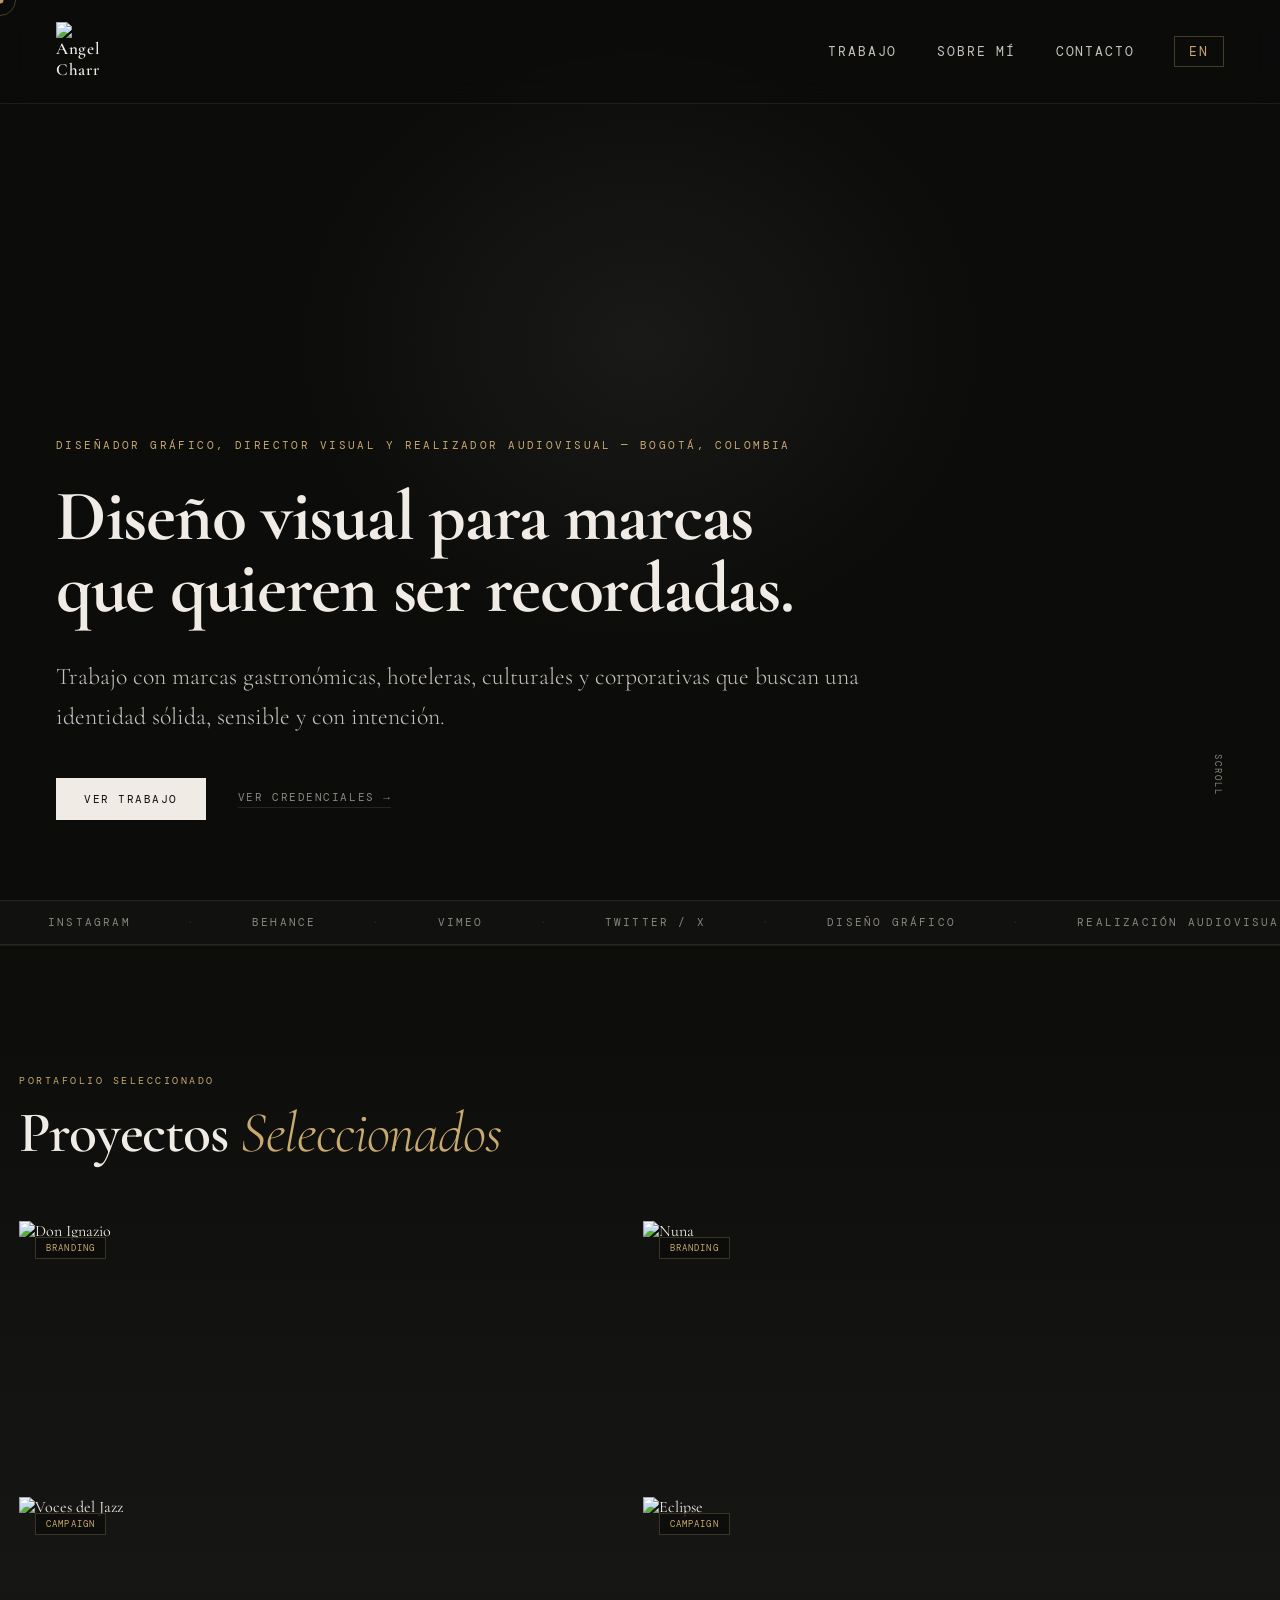
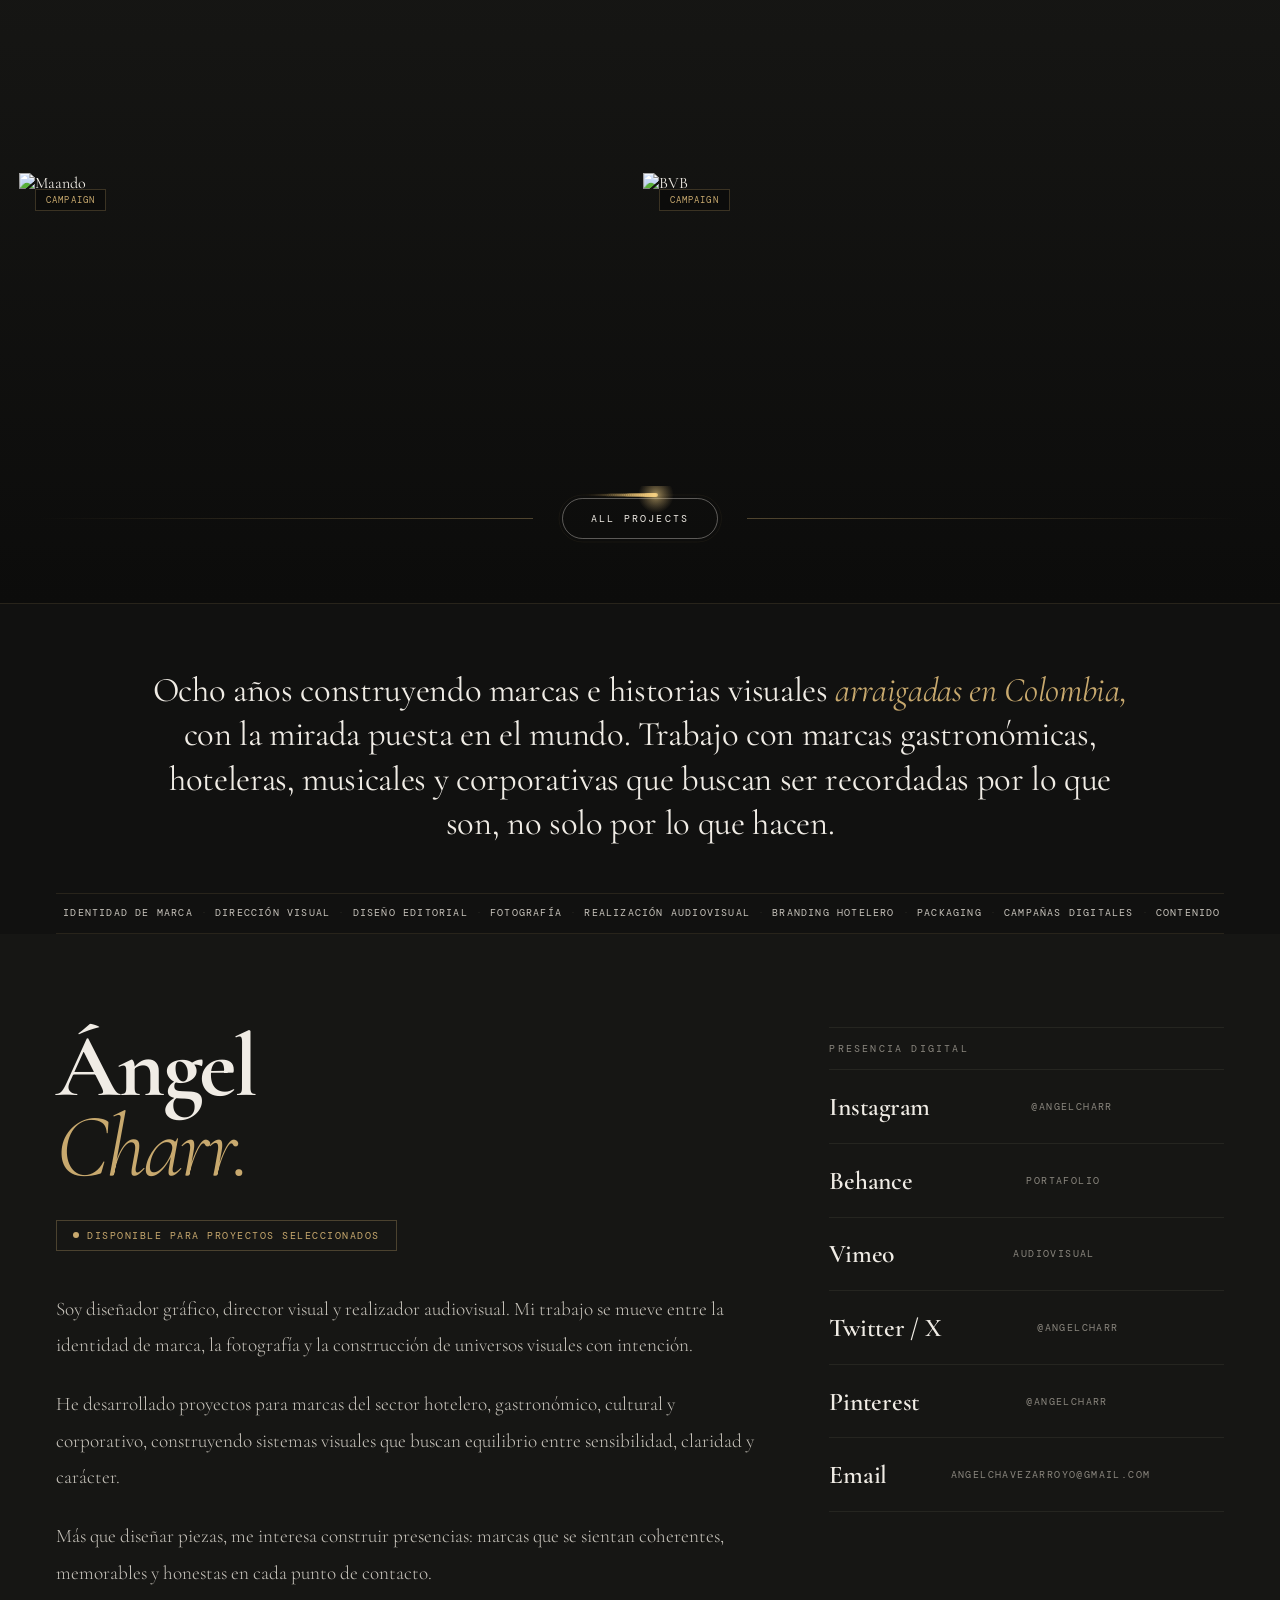
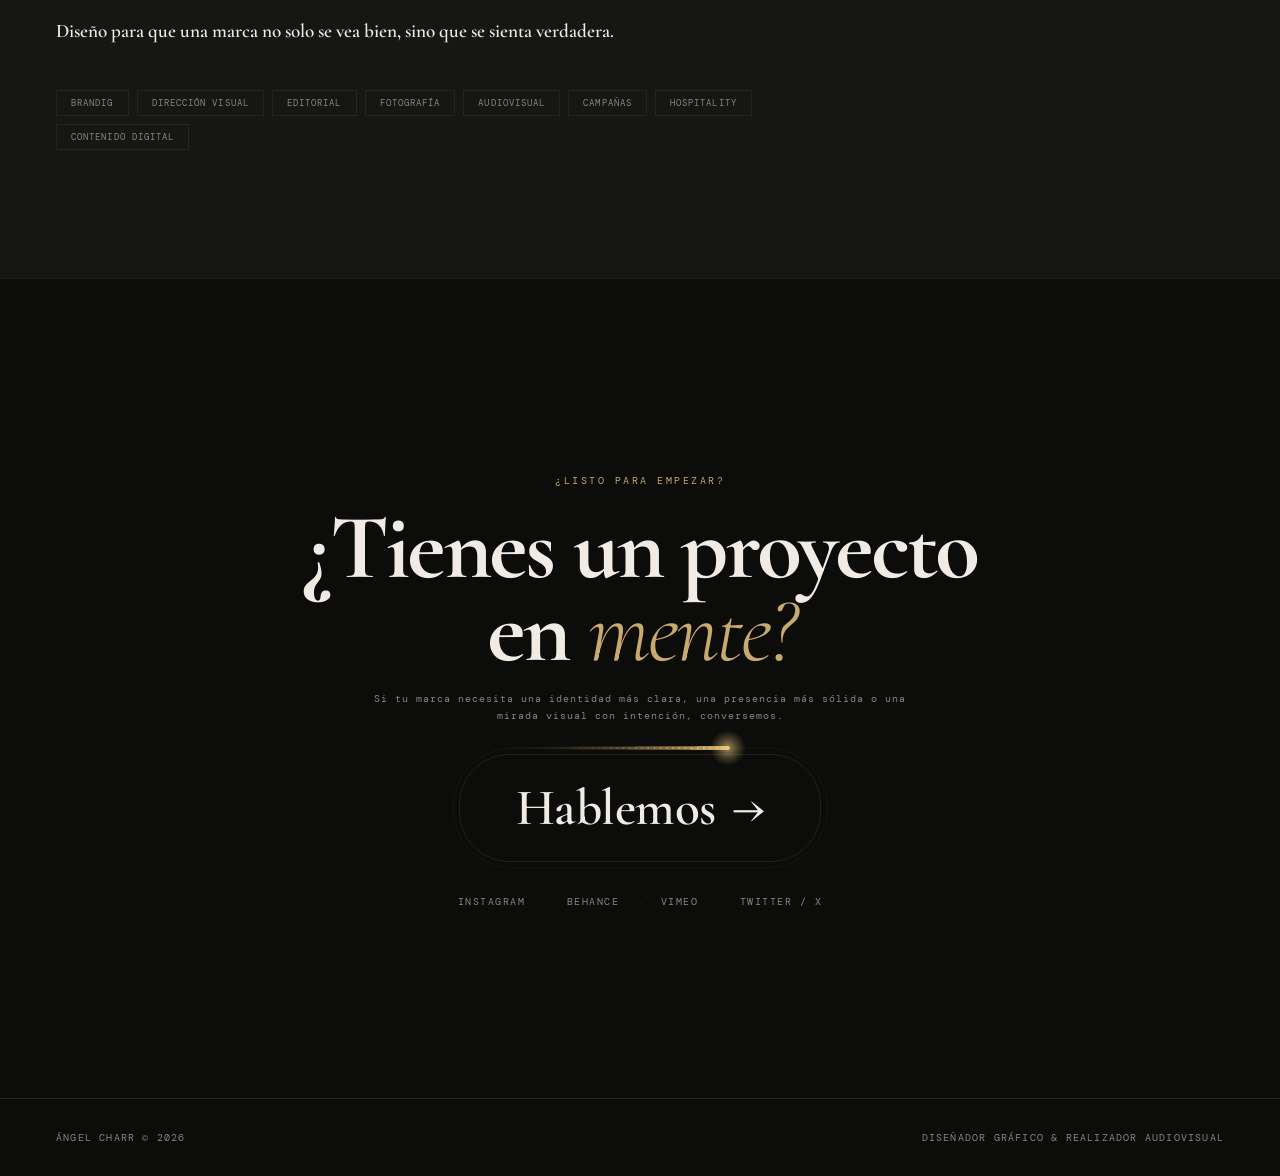
==== commit 1edd79c3: "Actualización del portafoliYYYo" ====
--- a/index.html
+++ b/index.html
@@ -324,7 +324,7 @@
       <p><strong>Diseño para que una marca no solo se vea bien, sino que se sienta verdadera.</strong></p>
     </div>
     <div class="about-tools">
-      <span class="tool-tag">Branding</span><span class="tool-tag">Dirección visual</span><span class="tool-tag">Editorial</span>
+      <span class="tool-tag">Brandig</span><span class="tool-tag">Dirección visual</span><span class="tool-tag">Editorial</span>
       <span class="tool-tag">Fotografía</span><span class="tool-tag">Audiovisual</span><span class="tool-tag">Campañas</span>
       <span class="tool-tag">Hospitality</span><span class="tool-tag">Contenido digital</span>
     </div>
